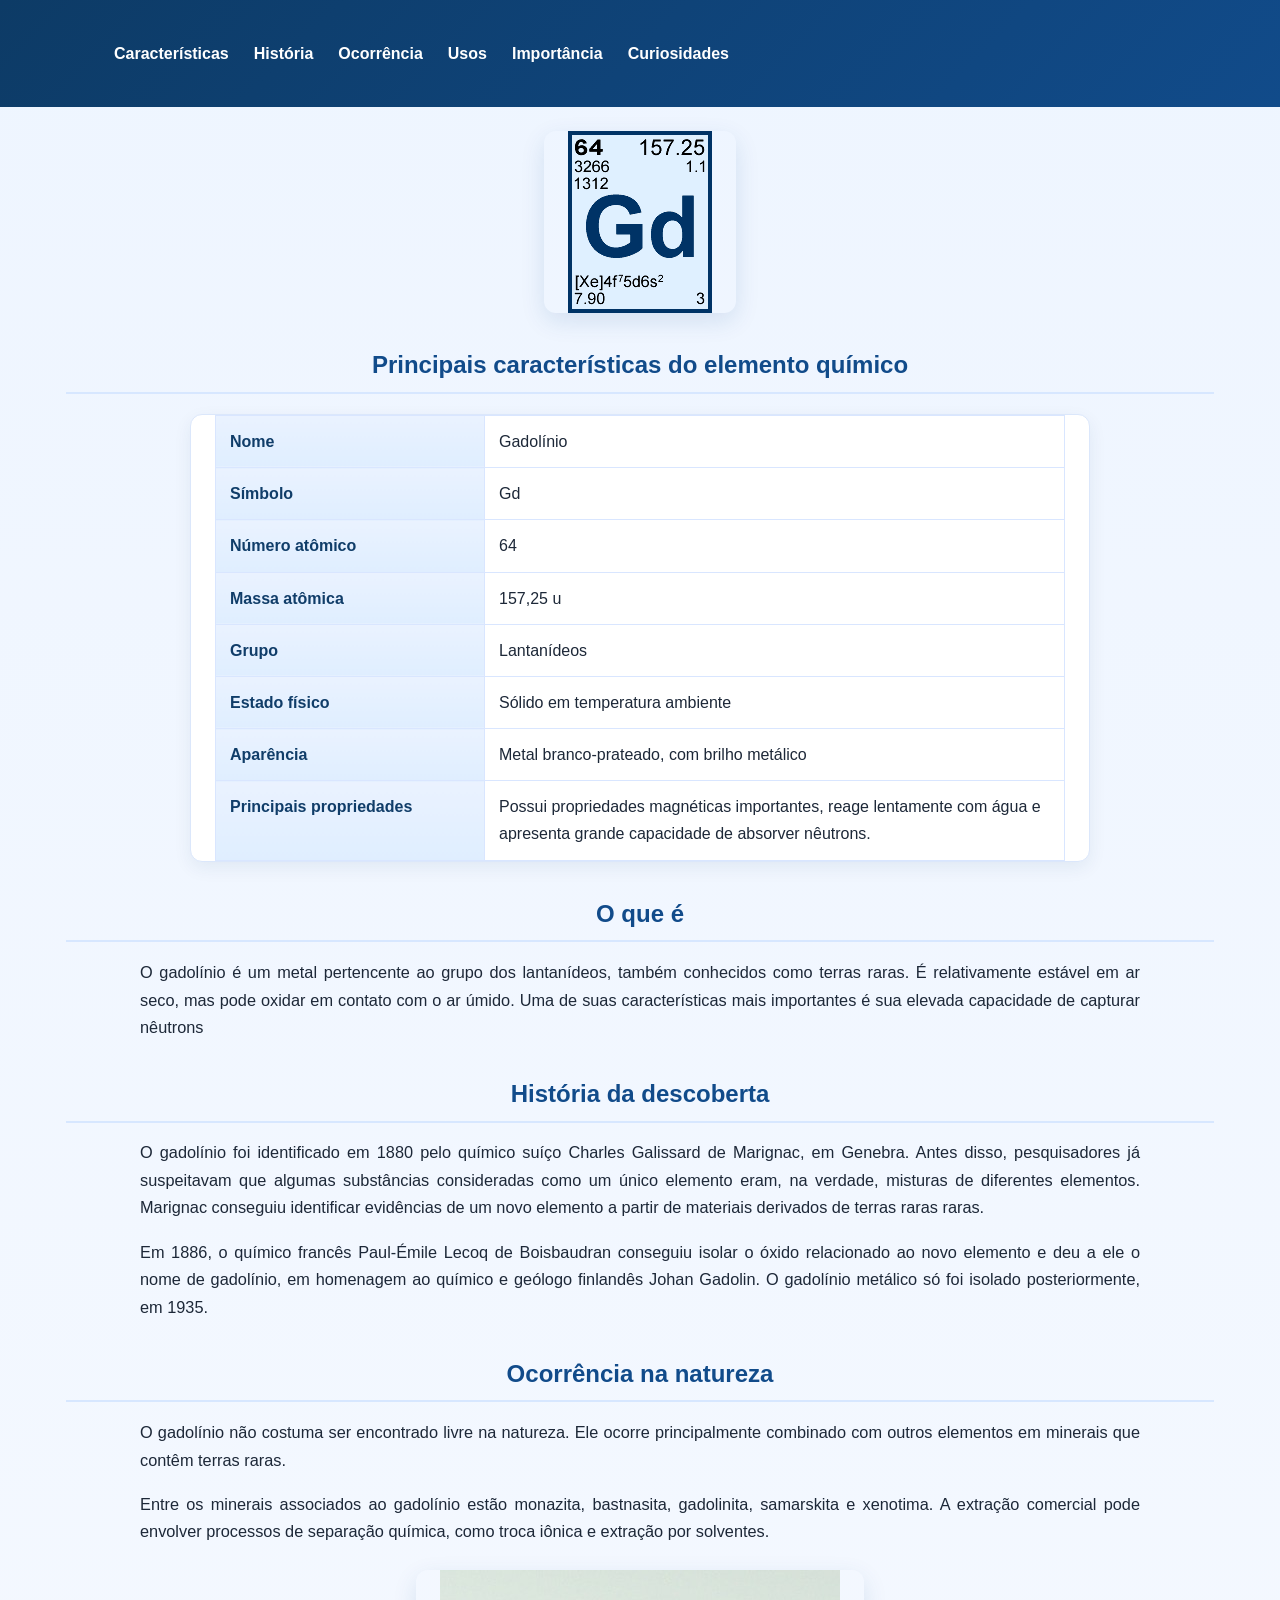
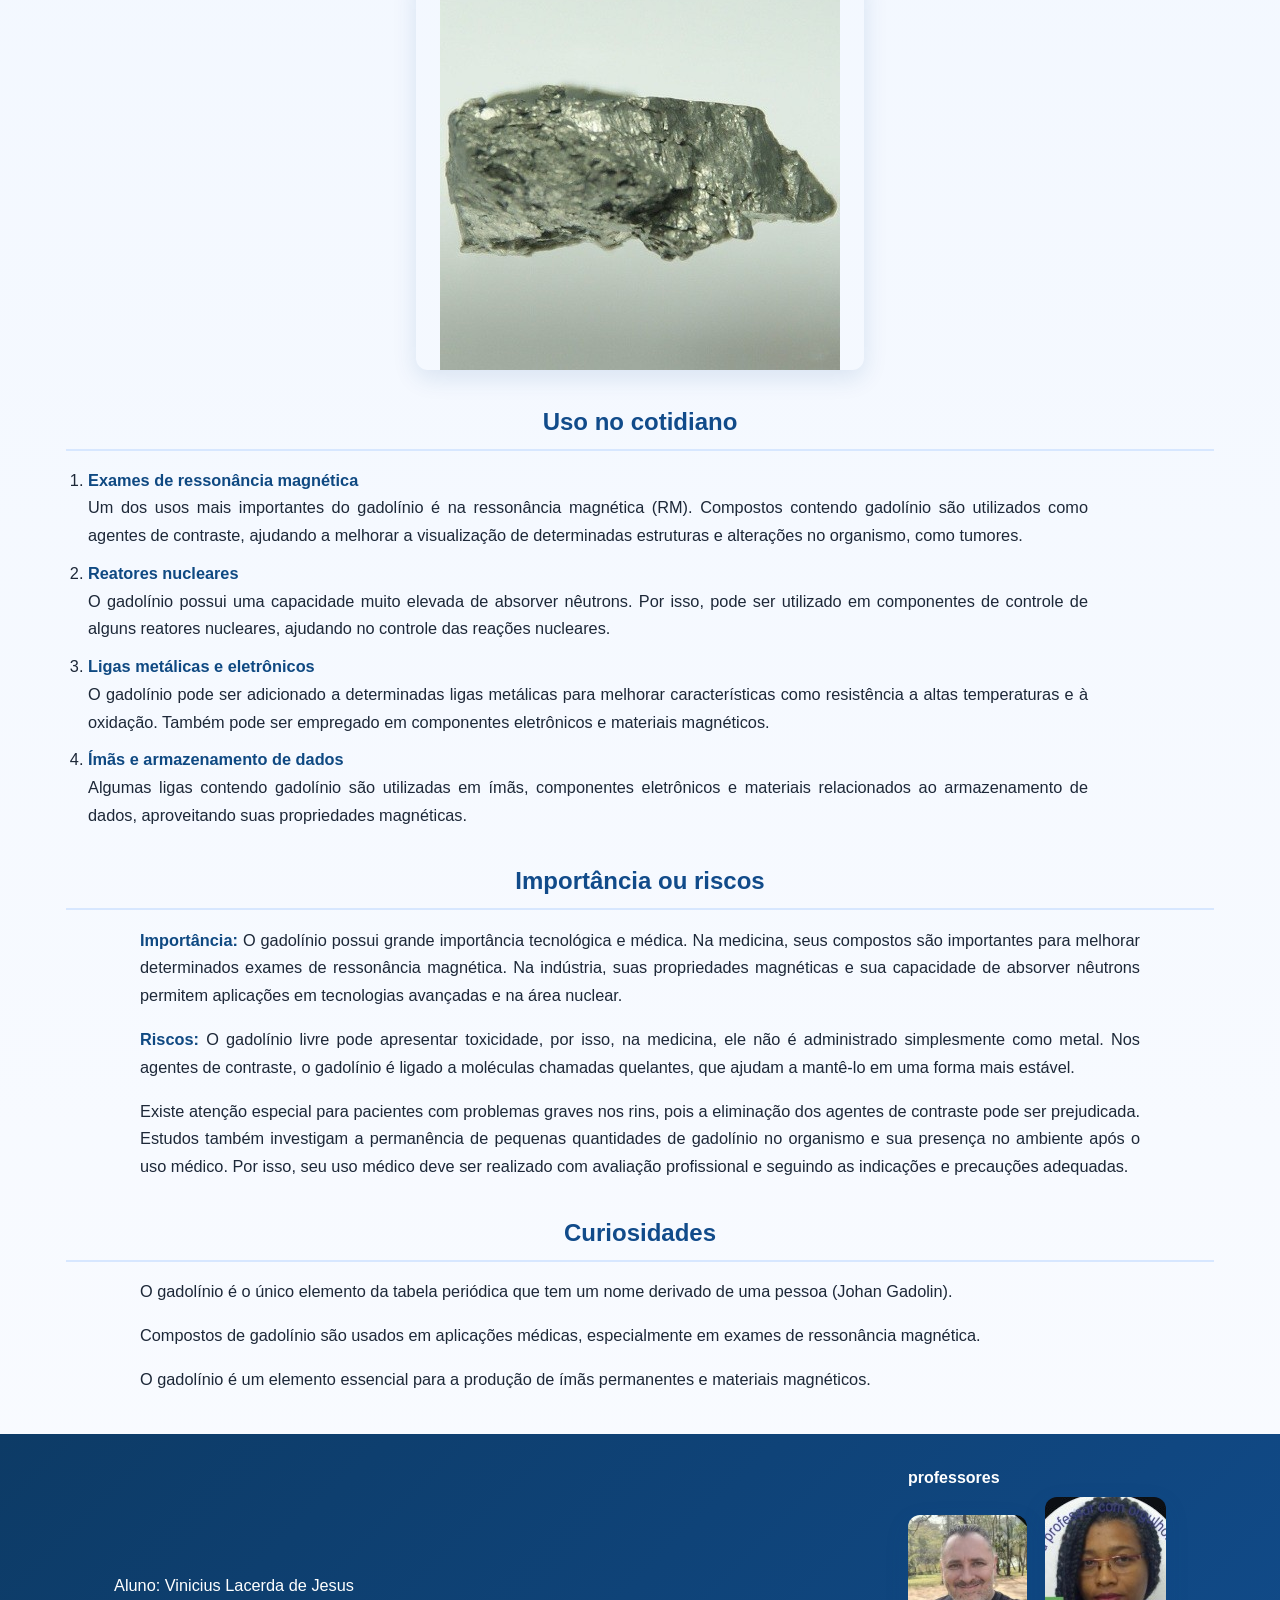
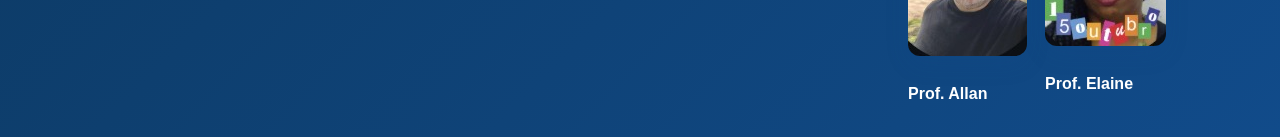
==== index.html @ 3e00bffd "Rename galdolínio.html to index.html" ====
<!DOCTYPE html>
<html lang="en">
<head>
    <meta charset="UTF-8">
    <meta name="viewport" content="width=device-width, initial-scale=1.0">
    <title>Gadolínio</title>
    <link rel="stylesheet" href="./css/style.css">
</head>
<body>

    <header>
        <div class="header-conteudo">
            <nav aria-label="Navegacao principal">
                <a href="#caracteristicas">Características</a>
                <a href="#historia">História</a>
                <a href="#ocorrencia">Ocorrência</a>
                <a href="#usos">Usos</a>
                <a href="#importancia">Importância</a>
                <a href="#Curiosidades">Curiosidades</a>
                
            </nav>
        </div>
    </header>

    <img src="img/Gadolínio-Tabela-Periódica.png" alt="Imagem da tabela periódica com o elemento Gadolínio">

    <h2 id="caracteristicas">Principais características do elemento químico</h2>
    <table >
        <tr>
            <th>Nome</th>
            <td>Gadolínio</td>
        </tr>
        <tr>
            <th>Símbolo</th>
            <td>Gd</td>
        </tr>
        <tr>
            <th>Número atômico</th>
            <td>64</td>
        </tr>
        <tr>
            <th>Massa atômica</th>
            <td>157,25 u</td>
        </tr>
        <tr>
            <th>Grupo</th>
            <td>Lantanídeos</td>
        </tr>
        <tr>
            <th>Estado físico</th>
            <td>Sólido em temperatura ambiente</td>
        </tr>
        <tr>
            <th>Aparência</th>
            <td>Metal branco-prateado, com brilho metálico</td>
        </tr>
        <tr>
            <th>Principais propriedades</th>
            <td>Possui propriedades magnéticas importantes, reage lentamente com água e apresenta grande capacidade de absorver nêutrons.</td>
        </tr>
    </table>

    <h2>O que é</h2>
        <p>O gadolínio é um metal pertencente ao grupo dos lantanídeos, também conhecidos como terras raras. É relativamente estável em ar seco, mas pode oxidar em contato com o ar úmido. Uma de suas características mais importantes é sua elevada capacidade de capturar nêutrons</p>

    <h2 id="historia">História da descoberta </h2>
        <p>O gadolínio foi identificado em 1880 pelo químico suíço Charles Galissard de Marignac, em Genebra. Antes disso, pesquisadores já suspeitavam que algumas substâncias consideradas como um único elemento eram, na verdade, misturas de diferentes elementos. Marignac conseguiu identificar evidências de um novo elemento a partir de materiais derivados de terras raras raras. </p>
        <p>Em 1886, o químico francês Paul-Émile Lecoq de Boisbaudran conseguiu isolar o óxido relacionado ao novo elemento e deu a ele o nome de gadolínio, em homenagem ao químico e geólogo finlandês Johan Gadolin. O gadolínio metálico só foi isolado posteriormente, em 1935. </p>

    <h2 id="ocorrencia">Ocorrência na natureza </h2>
        <p>O gadolínio não costuma ser encontrado livre na natureza. Ele ocorre principalmente combinado com outros elementos em minerais que contêm terras raras.</p>
        <p>Entre os minerais associados ao gadolínio estão monazita, bastnasita, gadolinita, samarskita e xenotima. A extração comercial pode envolver processos de separação química, como troca iônica e extração por solventes. </p>
        <img src="img/gadolinio.jpg" alt="">

    <h2 id="usos">Uso no cotidiano </h2>
    <ol>
        <li><b>Exames de ressonância magnética </b><br/>Um dos usos mais importantes do gadolínio é na ressonância magnética (RM). Compostos contendo gadolínio são utilizados como agentes de contraste, ajudando a melhorar a visualização de determinadas estruturas e alterações no organismo, como tumores. </li>
        <li><b>Reatores nucleares </b><br/>O gadolínio possui uma capacidade muito elevada de absorver nêutrons. Por isso, pode ser utilizado em componentes de controle de alguns reatores nucleares, ajudando no controle das reações nucleares. </li>
        <li><b>Ligas metálicas e eletrônicos</b><br/>O gadolínio pode ser adicionado a determinadas ligas metálicas para melhorar características como resistência a altas temperaturas e à oxidação. Também pode ser empregado em componentes eletrônicos e materiais magnéticos.</li>
        <li><b>Ímãs e armazenamento de dados </b><br/>Algumas ligas contendo gadolínio são utilizadas em ímãs, componentes eletrônicos e materiais relacionados ao armazenamento de dados, aproveitando suas propriedades magnéticas. </li>
    </ol>

    <h2 id="importancia">Importância ou riscos </h2>
        <p><b>Importância:</b> O gadolínio possui grande importância tecnológica e médica. Na medicina, seus compostos são importantes para melhorar determinados exames de ressonância magnética. Na indústria, suas propriedades magnéticas e sua capacidade de absorver nêutrons permitem aplicações em tecnologias avançadas e na área nuclear. </p>
        <p><b>Riscos:</b> O gadolínio livre pode apresentar toxicidade, por isso, na medicina, ele não é administrado simplesmente como metal. Nos agentes de contraste, o gadolínio é ligado a moléculas chamadas quelantes, que ajudam a mantê-lo em uma forma mais estável. </p>
        <p>Existe atenção especial para pacientes com problemas graves nos rins, pois a eliminação dos agentes de contraste pode ser prejudicada. Estudos também investigam a permanência de pequenas quantidades de gadolínio no organismo e sua presença no ambiente após o uso médico. Por isso, seu uso médico deve ser realizado com avaliação profissional e seguindo as indicações e precauções adequadas. </p>

    <h2 id="Curiosidades">Curiosidades </h2>
        <p>O gadolínio é o único elemento da tabela periódica que tem um nome derivado de uma pessoa (Johan Gadolin).</p>
        <p>Compostos de gadolínio são usados em aplicações médicas, especialmente em exames de ressonância magnética.</p>
        <p>O gadolínio é um elemento essencial para a produção de ímãs permanentes e materiais magnéticos.</p>



    
    <footer>
        <div class="footer-conteudo">
            <p>Aluno: Vinicius Lacerda de Jesus</p>
            <div class="footer-professores">
                <div>
                    <label for="">professores</label>
                    <img src="img/allan.jpeg" alt="">
                    <span>Prof. Allan</span>
                </div>
                <div>
                    <img src="img/elaine.jpeg" alt="">
                    <span>Prof. Elaine</span>
                </div>
            </div>
        </div>
    </footer>
</body>
</html>
---- css/style.css ----
body {
    font-family: Arial, sans-serif;
    margin: 0;
    background: linear-gradient(180deg, #eef5ff 0%, #f9fbff 100%);
    color: #1d2838;
    line-height: 1.7;
    align-items: center;
    text-align: justify;
}

body > * {
    max-width: 1100px;
    margin-left: auto;
    margin-right: auto;
    padding-left: 24px;
    padding-right: 24px;
}

header,
footer {
    max-width: none;
    margin: 0;
    padding-left: 0;
    padding-right: 0;
}

#titulo {
    text-align: center;
    color: #0d3b66;
    font-size: 2.5rem;
    margin-top: 40px;
    margin-bottom: 20px;
    letter-spacing: 1px;
}

h2 {
    color: #114b8a;
    margin-top: 32px;
    margin-bottom: 12px;
    padding-bottom: 6px;
    border-bottom: 2px solid #d7e7ff;
    text-align: center;
}

img {
    max-width: 100%;
    height: auto;
    display: block;
    margin: 24px auto;
    border-radius: 12px;
    box-shadow: 0 8px 24px rgba(17, 75, 138, 0.12);
}

table {
    display: block;
    margin: 20px auto;
    border-collapse: collapse;
    width: 100%;
    max-width: 900px;
    background: #ffffff;
    border: 1px solid #dbe7fb;
    border-radius: 12px;
    overflow: hidden;
    box-shadow: 0 6px 18px rgba(13, 59, 102, 0.07);
}

th, td {
    border: 1px solid #d9e6ff;
    padding: 12px 14px;
    text-align: left;
    vertical-align: top;
}

th {
    background: linear-gradient(180deg, #eaf2ff 0%, #dfeeff 100%);
    width: 240px;
    color: #103d69;
    font-weight: bold;
}

p, li {
    max-width: 1000px;
    font-size: 1.02rem;
}

ol {
    padding-left: 20px;
}

li {
    margin-bottom: 10px;
}

b {
    color: #0f4982;
}
footer{
    margin-top: 10px;
    background-color:#0f4982;
    margin: 0px, 0px;
}
header {
    width: 100%;
    min-height: 100%;
    padding: 20px 0;
    box-sizing: border-box;
    display: flex;
    align-items: center;
    justify-content: space-between;
    gap: 50px;

    background: linear-gradient(135deg, #0d3b66, #114b8a);
}

.header-conteudo {
    width: 100%;
    max-width: 1100px;
    margin: 0 auto;
    padding: 20px 24px;
    box-sizing: border-box;

    display: flex;
    align-items: center;
    justify-content: space-between;
    gap: 30px;
}

header h1 {
    margin: 0;
    color: white;
    font-size: 1.8rem;
    letter-spacing: 1px;
}

header nav {
    display: flex;
    gap: 25px;
}

header nav a {
    color: white;
    text-decoration: none;
    font-weight: bold;
    transition: 0.3s;
}

header nav a:hover {
    color: #cfe3ff;
}

footer {
    width: 100%;
    max-width: none;
    box-sizing: border-box;

    margin: 40px 0 0 0;
    padding: 30px 0;

    background: linear-gradient(135deg, #0d3b66, #114b8a);
    color: white;
}

.footer-conteudo {
    max-width: 1100px;
    margin: 0 auto;
    padding: 0 24px;
    box-sizing: border-box;

    display: flex;
    align-items: center;
    justify-content: space-between;
    gap: 20px;
}

.footer-conteudo p {
    margin: 0;
    color: white;
}

.footer-professores {
    display: flex;
    align-items: center;
    gap: 18px;
    color: white;
    font-weight: bold;
}

.footer-conteudo nav {
    display: flex;
    gap: 20px;
}

.footer-conteudo a {
    color: white;
    text-decoration: none;
}

.footer-conteudo a:hover {
    color: #cfe3ff;
}

.professores{
    display: inline;
    border-radius: 20px;
}

@media (max-width: 600px) {
    body {
        margin: 0;
    }

    body > * {
        padding-left: 16px;
        padding-right: 16px;
    }

    h1 {
        font-size: 2rem;
    }

    th {
        width: 180px;
    }
    

    .header-conteudo {
        flex-direction: column;
        text-align: center;
        padding: 20px 16px;
    }

    header h1 {
        font-size: 1.6rem;
    }

    header nav {
        flex-wrap: wrap;
        justify-content: center;
        gap: 15px;
    }

    .footer-conteudo {
        flex-direction: column;
        text-align: center;
        padding: 25px 16px;
    }

    .footer-conteudo nav {
        justify-content: center;
        flex-wrap: wrap;
   
    }
}
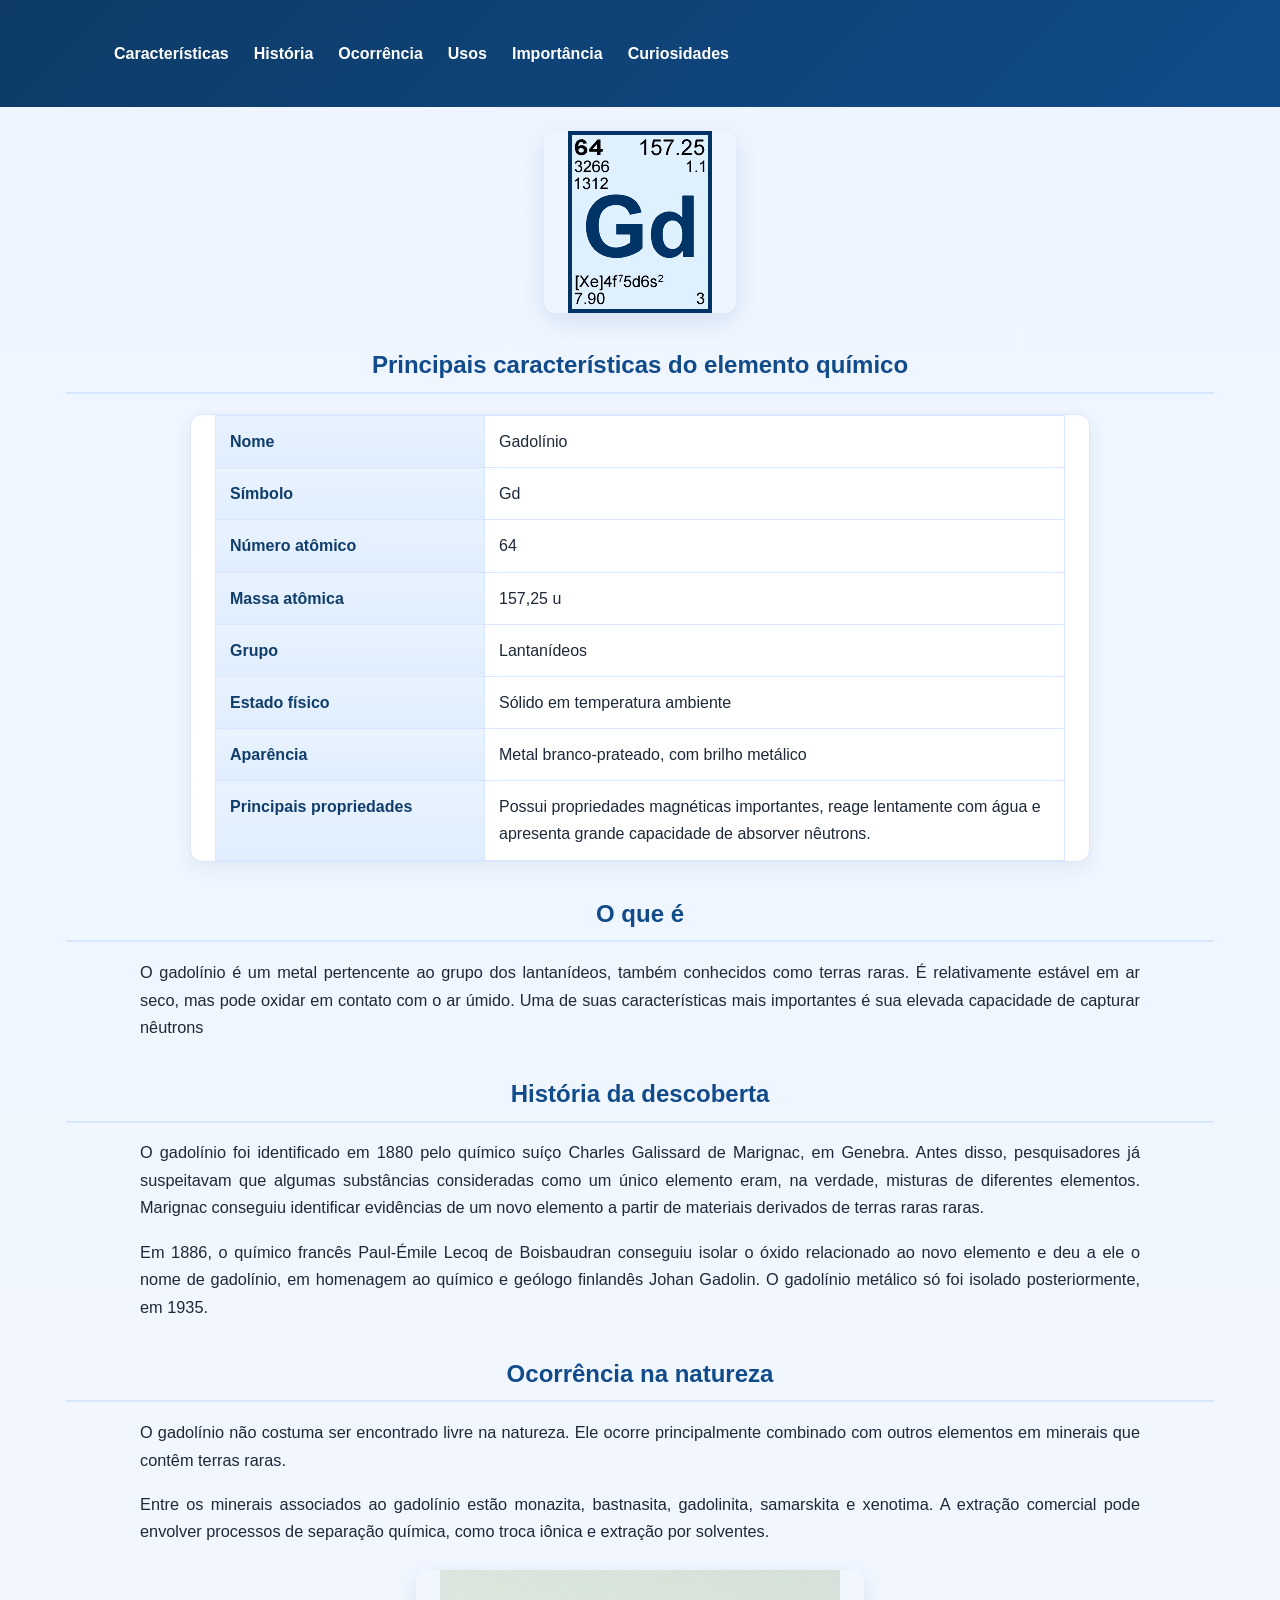
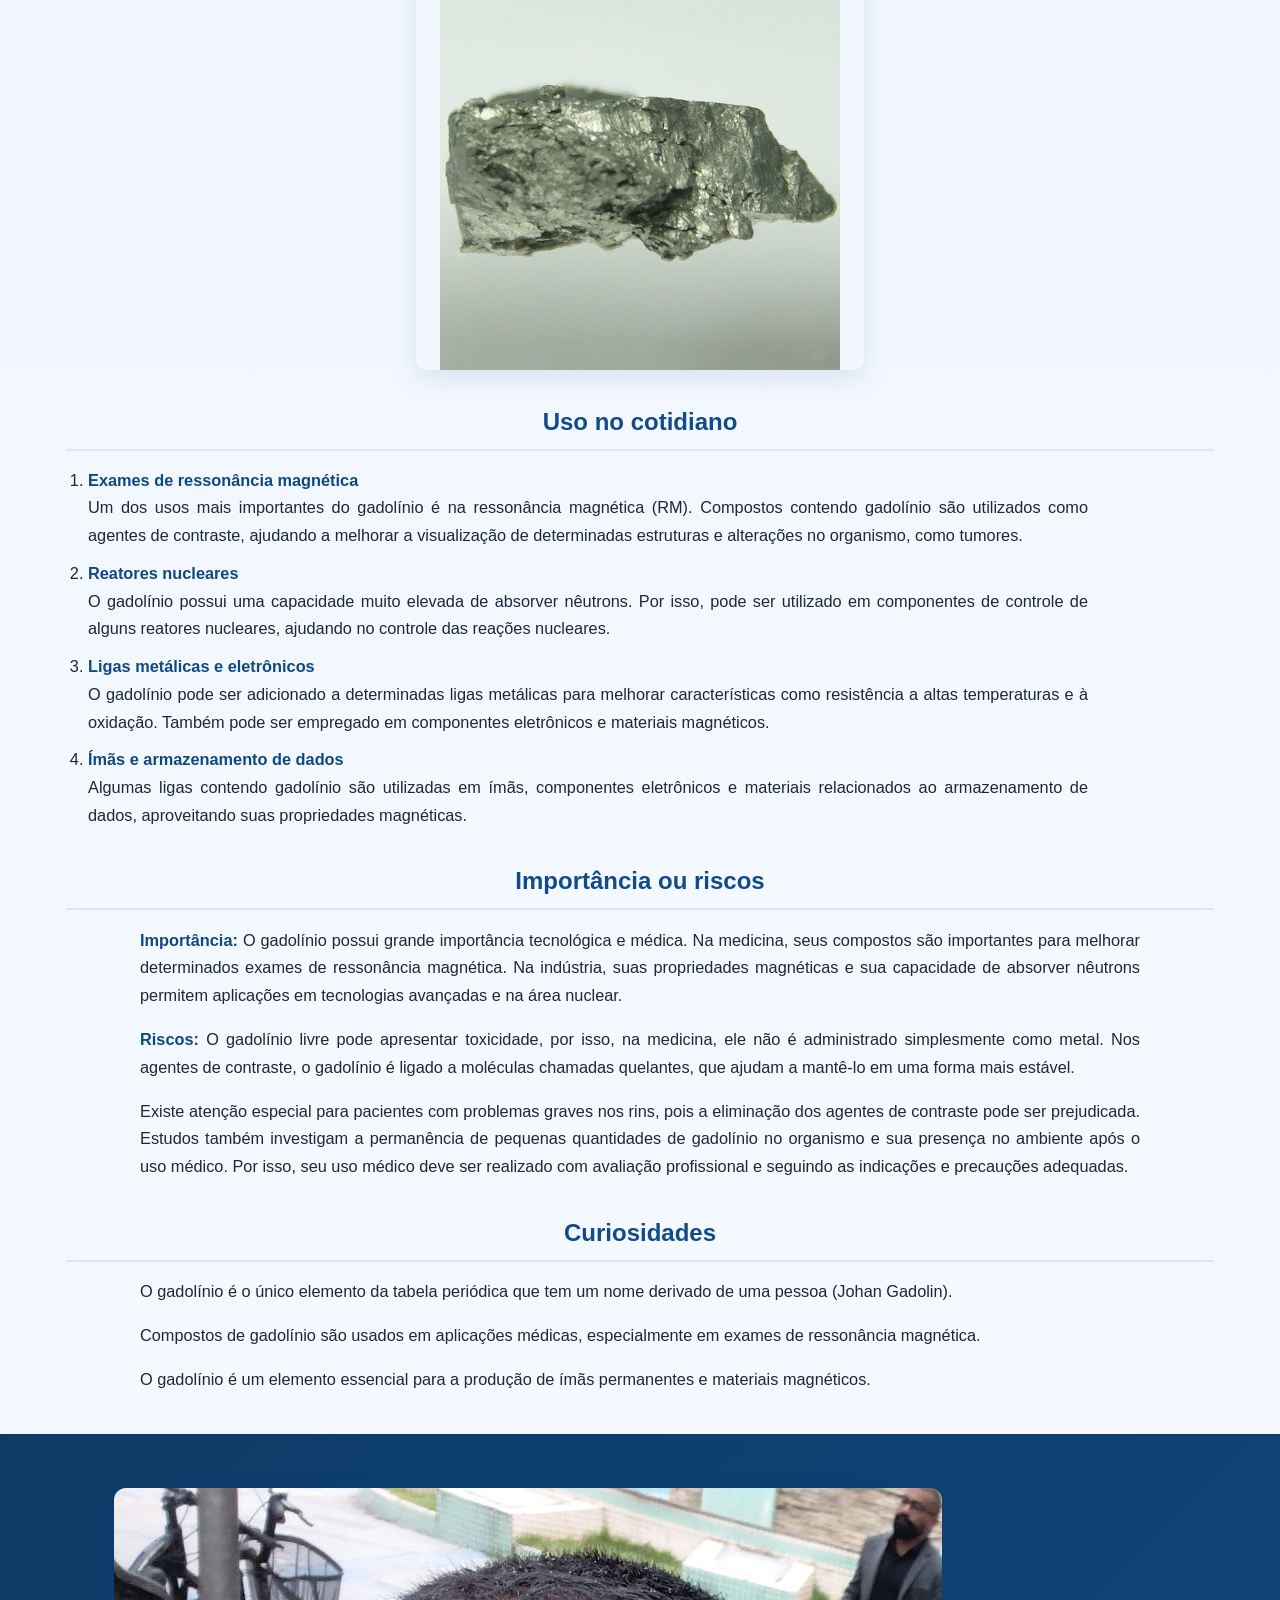
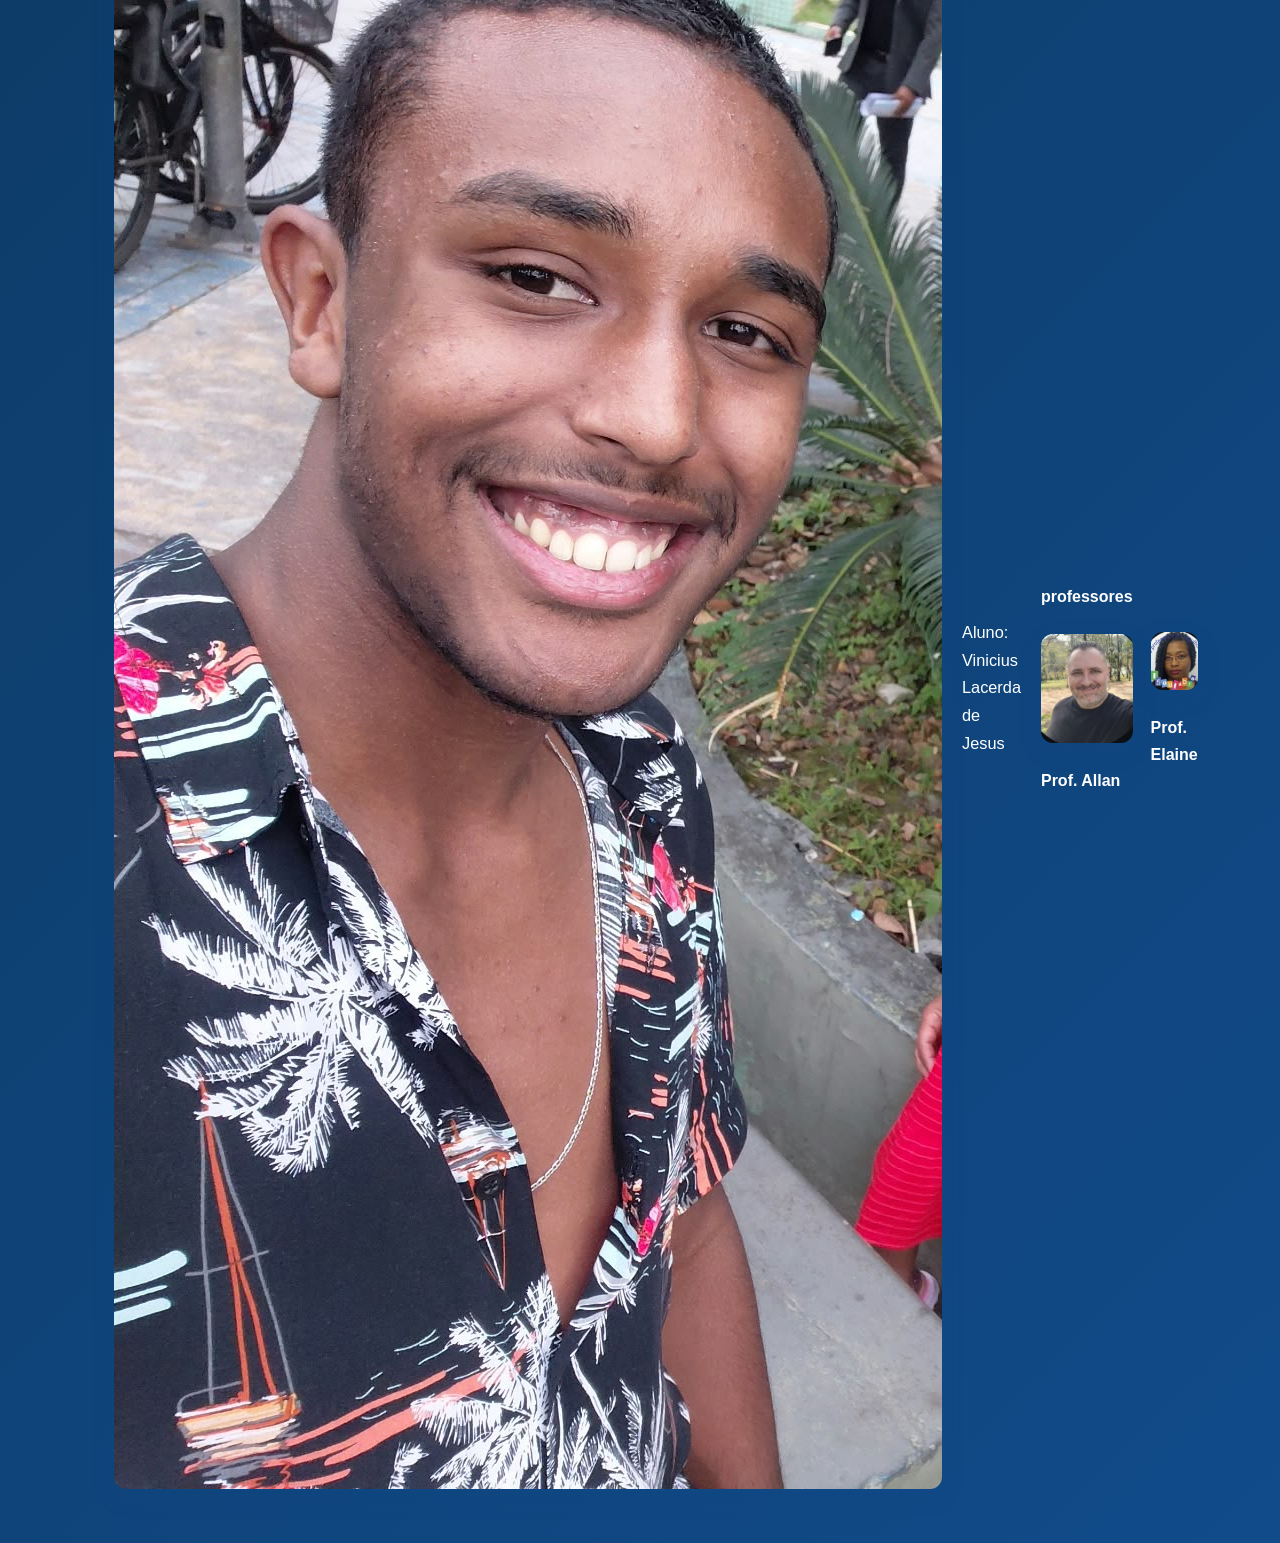
==== commit e6ccb780: "coloquei minha foto 6-10" ====
--- a/index.html
+++ b/index.html
@@ -95,6 +95,7 @@
     
     <footer>
         <div class="footer-conteudo">
+             <img src="img/eu.jpeg" alt="">
             <p>Aluno: Vinicius Lacerda de Jesus</p>
             <div class="footer-professores">
                 <div>
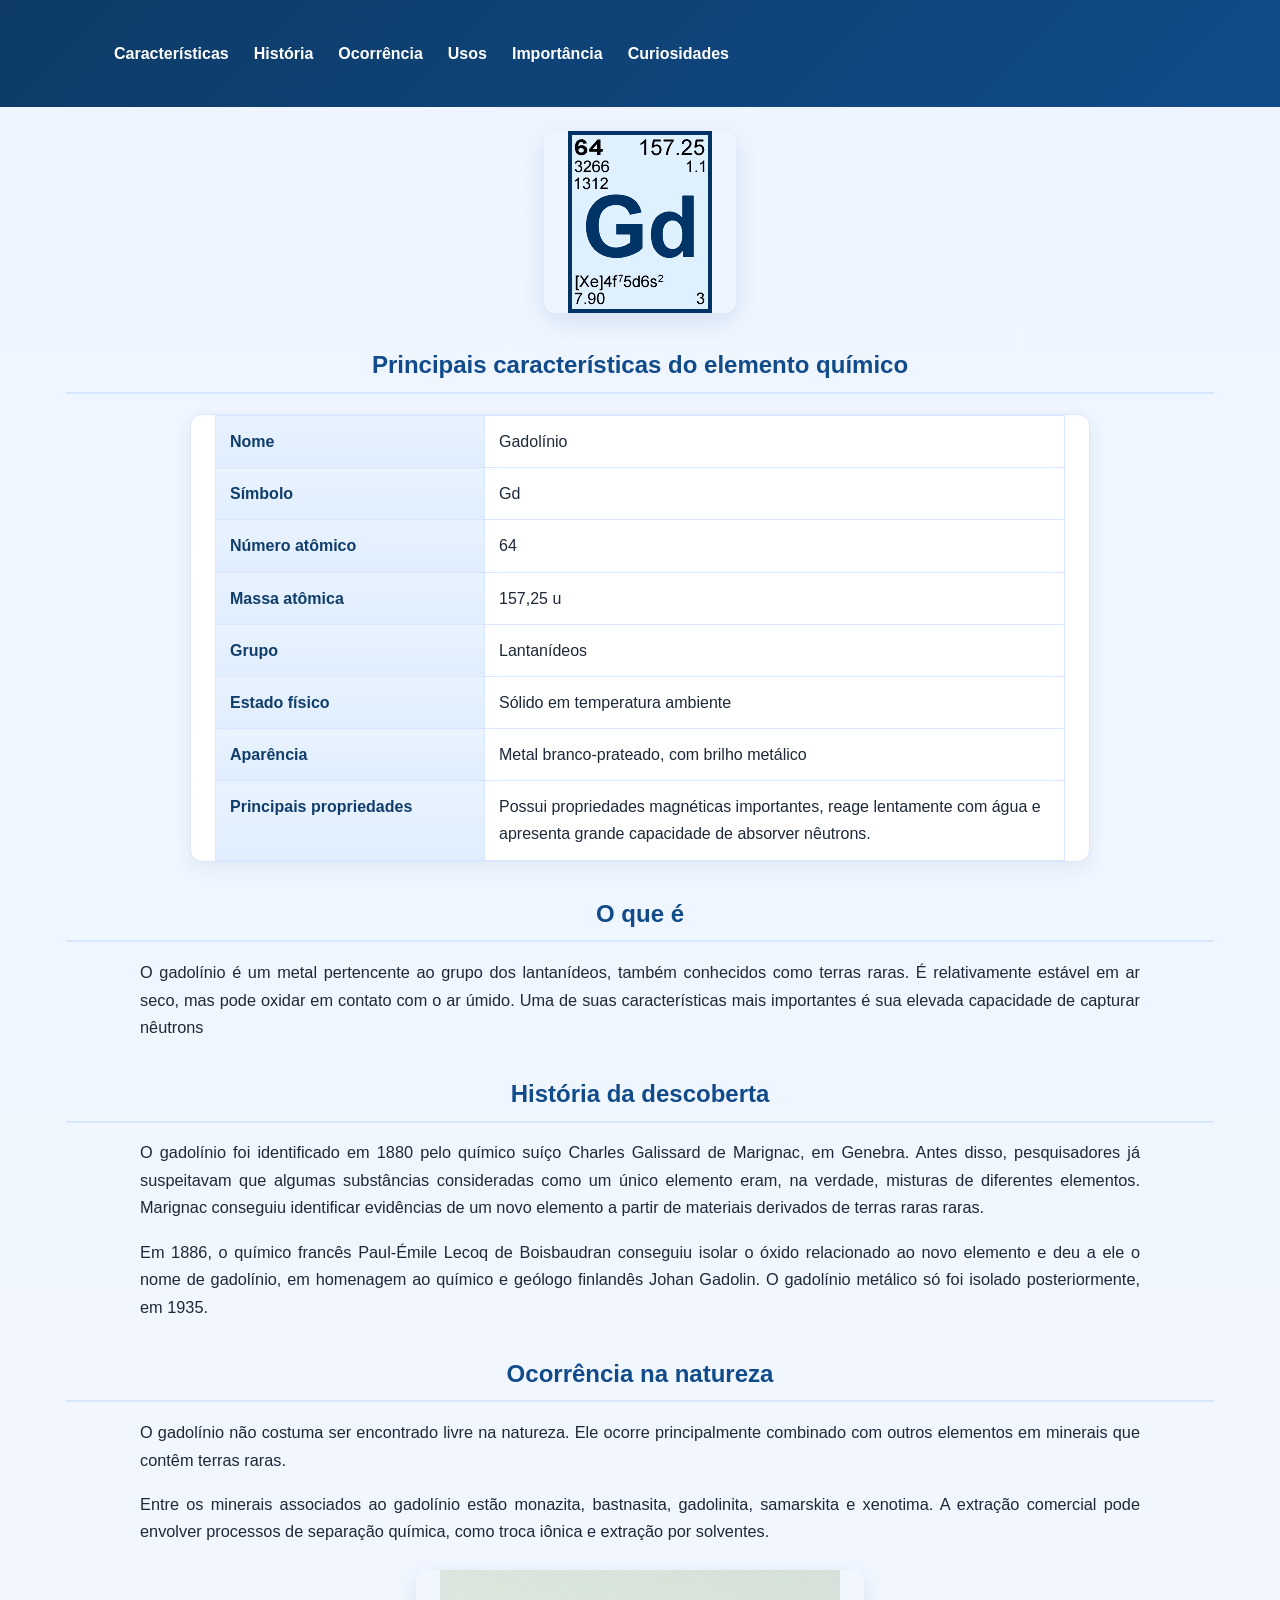
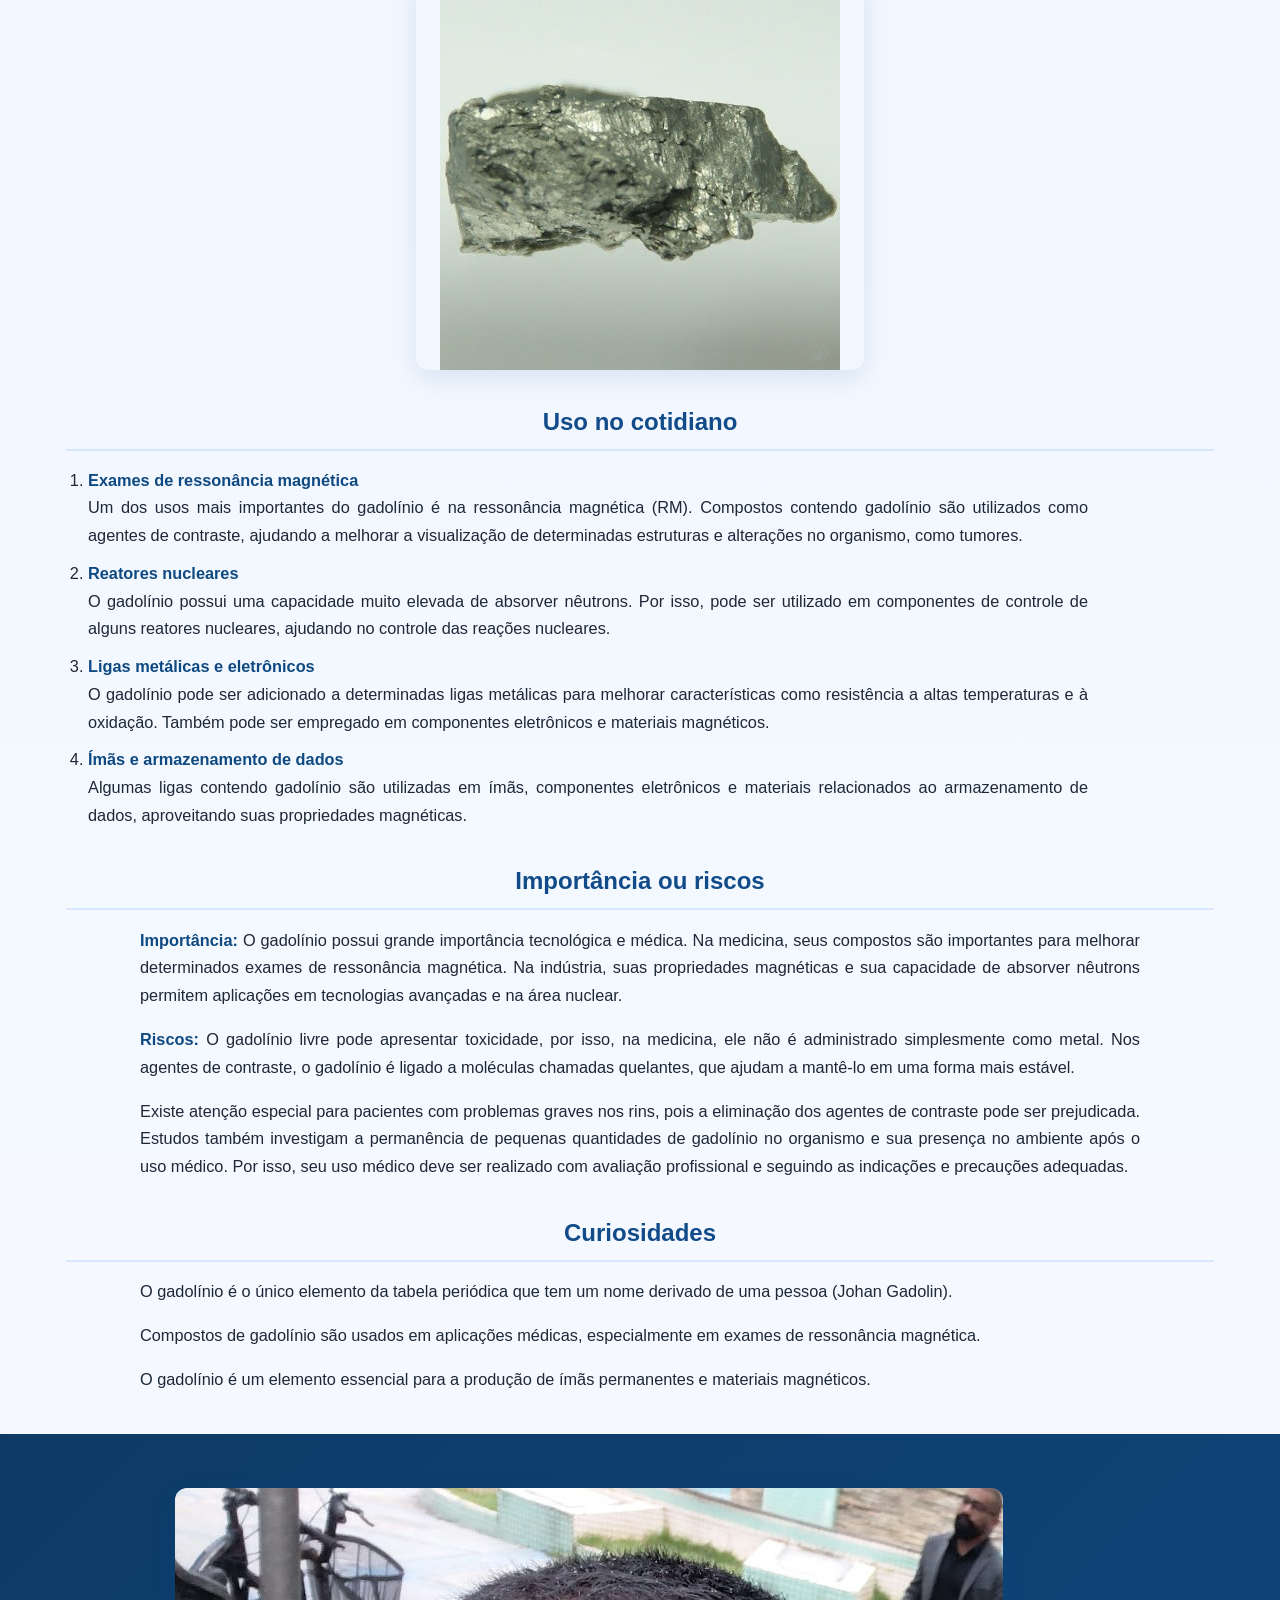
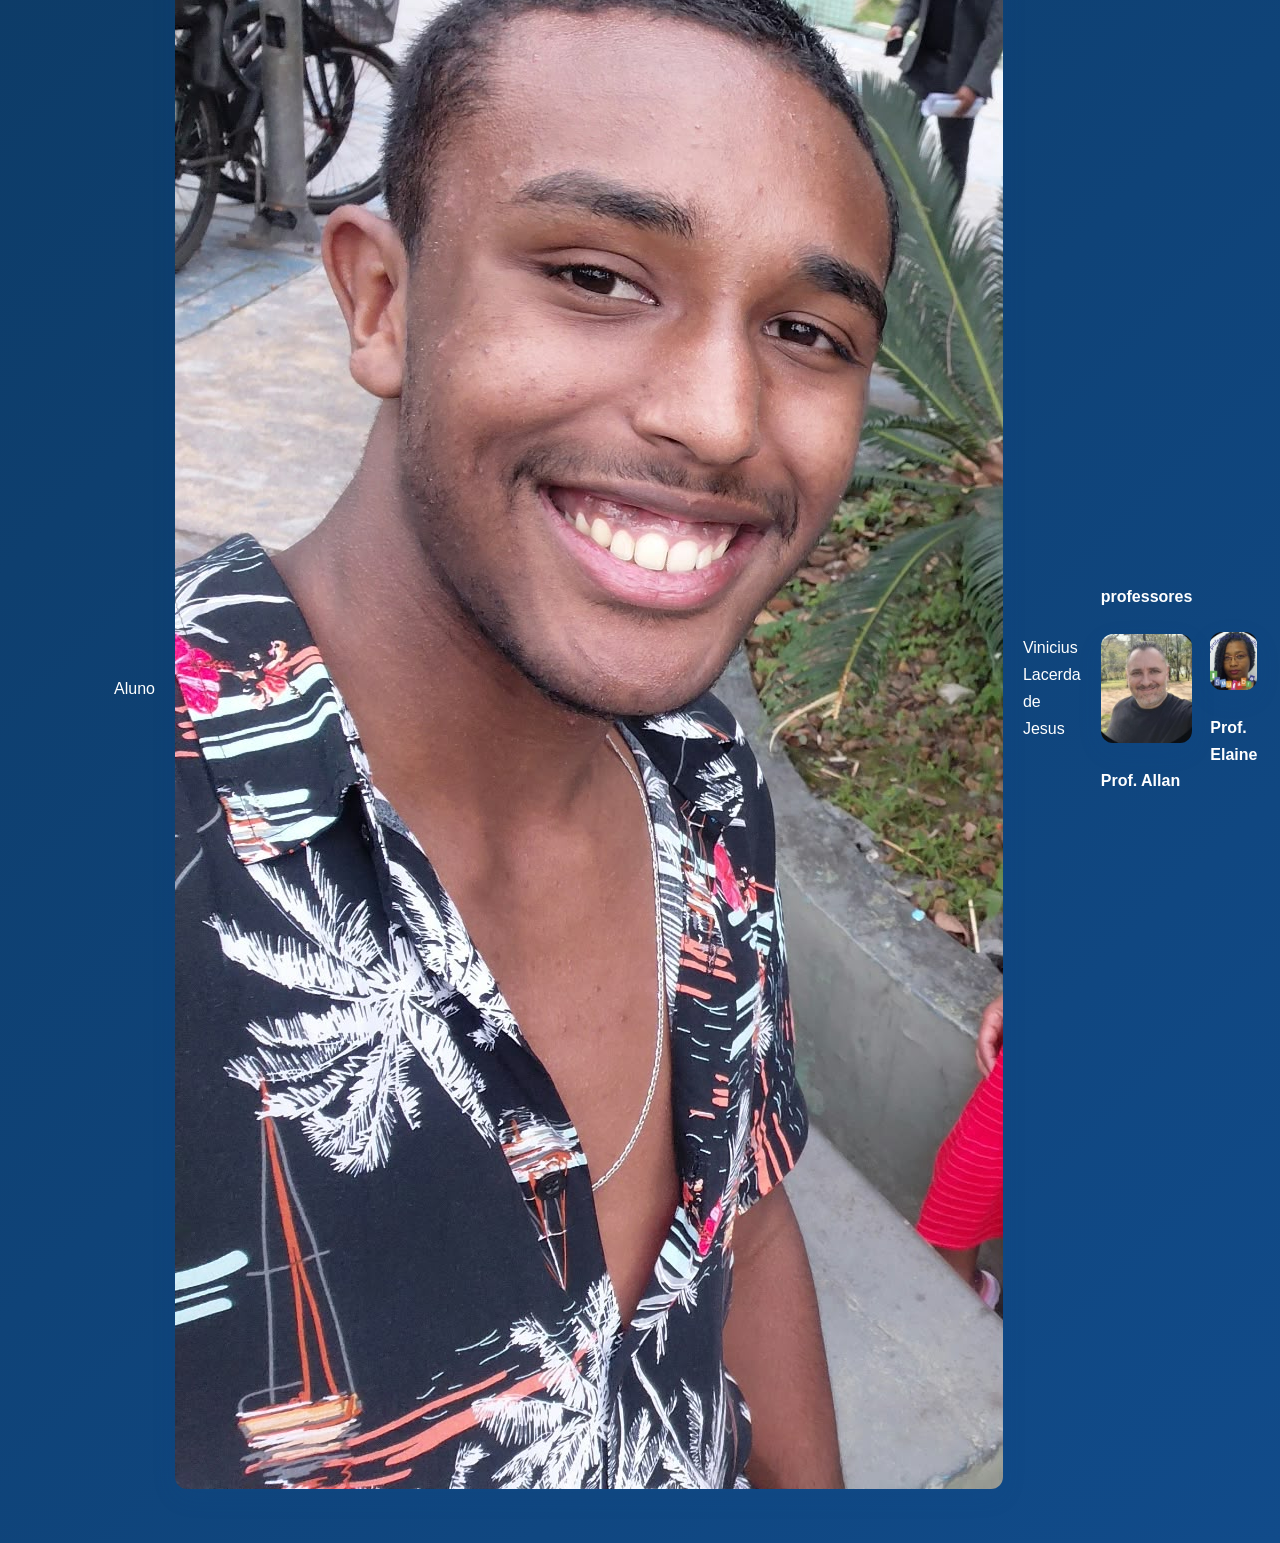
==== commit 33d5fc84: "tentando arrumar as imagens" ====
--- a/index.html
+++ b/index.html
@@ -95,16 +95,17 @@
     
     <footer>
         <div class="footer-conteudo">
-             <img src="img/eu.jpeg" alt="">
-            <p>Aluno: Vinicius Lacerda de Jesus</p>
+            <label for="">Aluno</label>
+             <img src="img/eu.jpeg" alt="" class="img-footer">
+            <span>Vinicius Lacerda de Jesus</span>
             <div class="footer-professores">
                 <div>
                     <label for="">professores</label>
-                    <img src="img/allan.jpeg" alt="">
+                    <img src="img/allan.jpeg" alt="" class="img-footer">
                     <span>Prof. Allan</span>
                 </div>
                 <div>
-                    <img src="img/elaine.jpeg" alt="">
+                    <img src="img/elaine.jpeg" alt="" class="img-footer">
                     <span>Prof. Elaine</span>
                 </div>
             </div>
--- a/css/style.css
+++ b/css/style.css
@@ -203,6 +203,9 @@
     display: inline;
     border-radius: 20px;
 }
+#eu{
+    width: 30px;
+}
 
 @media (max-width: 600px) {
     body {
@@ -250,4 +253,4 @@
         flex-wrap: wrap;
    
     }
-}+}
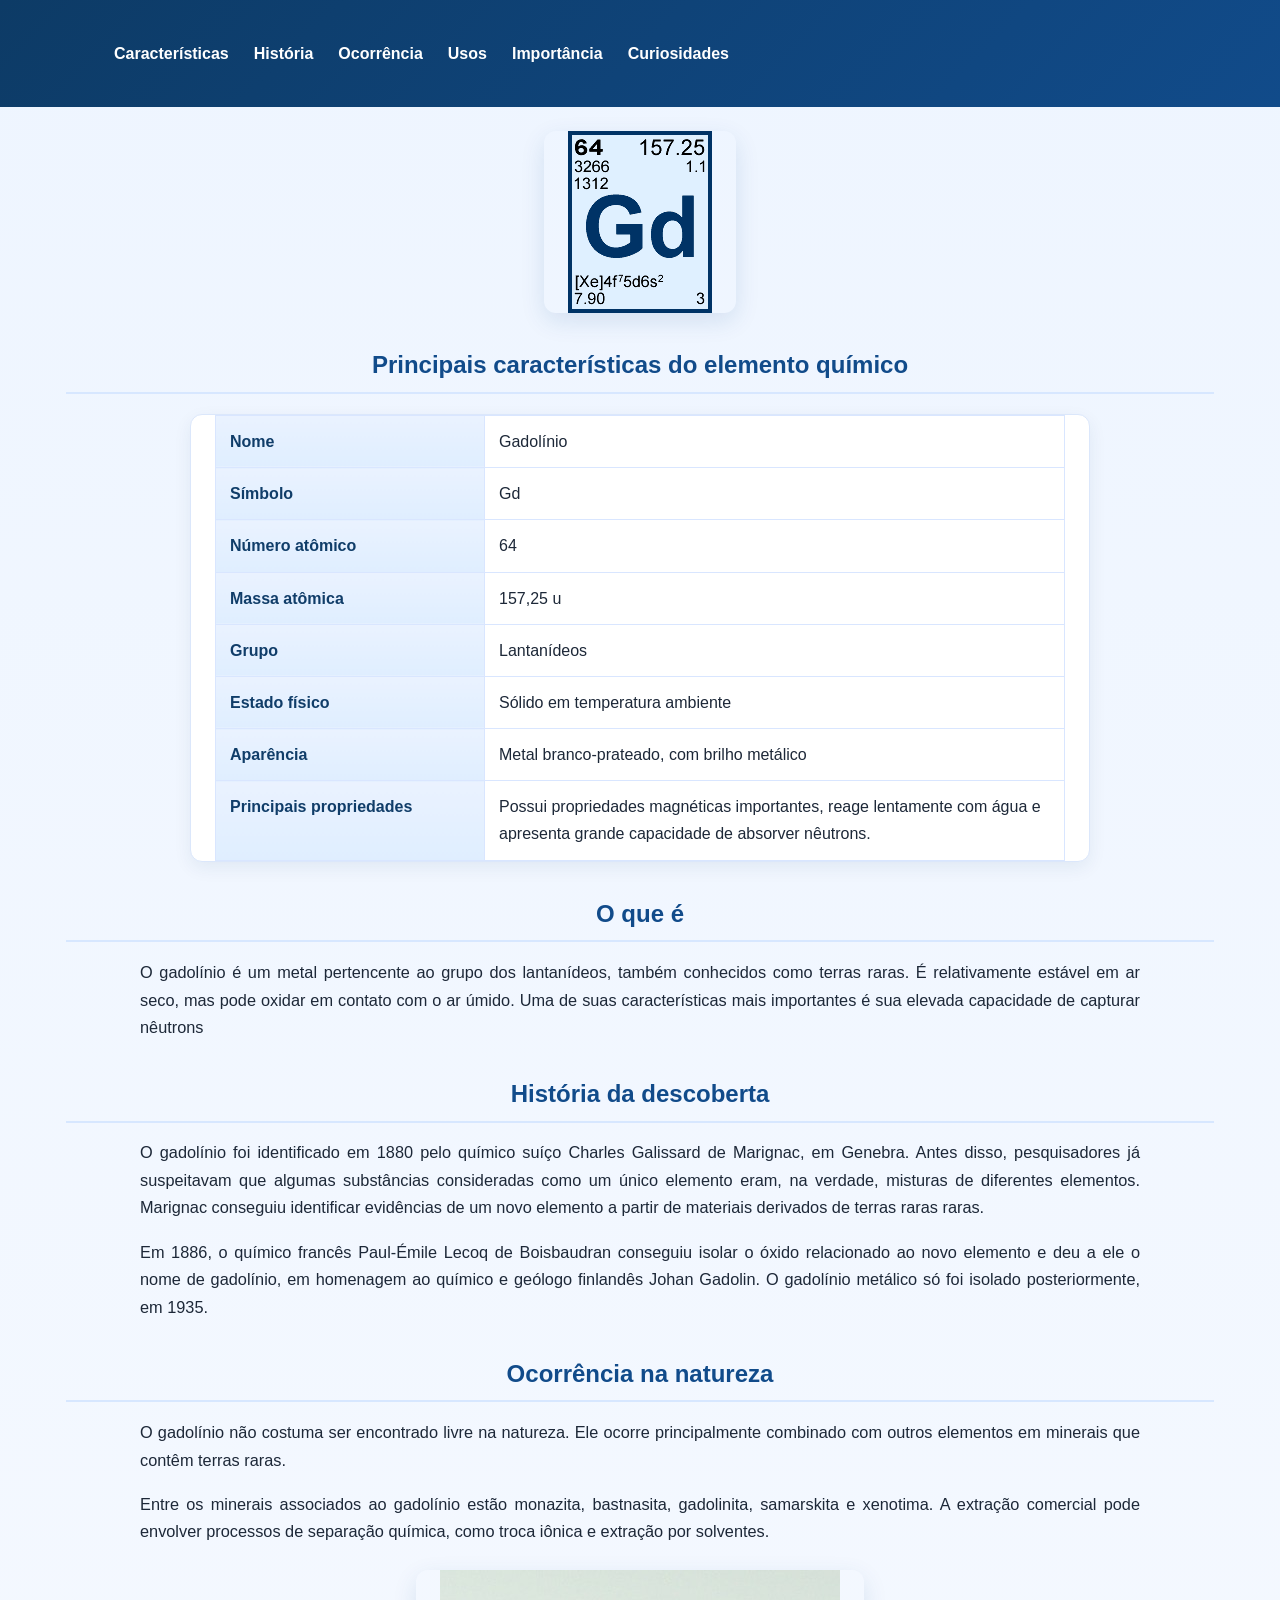
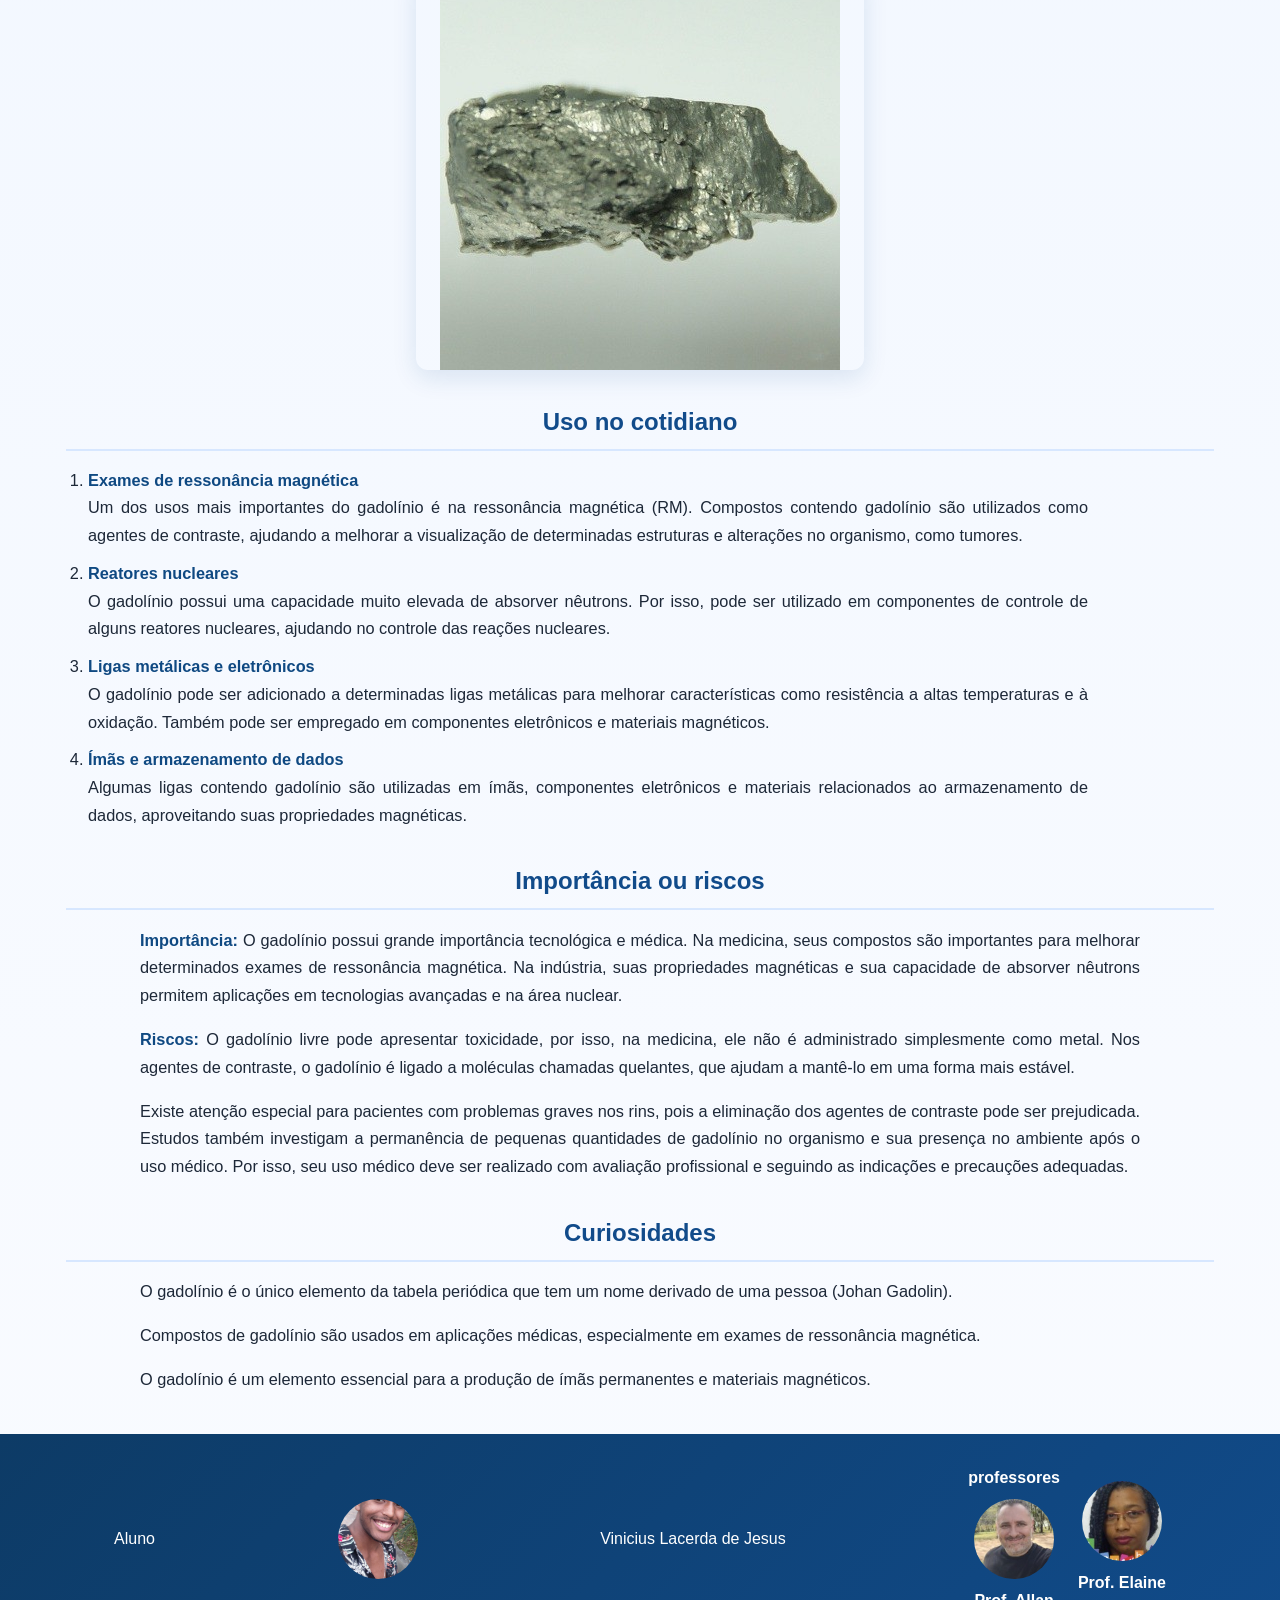
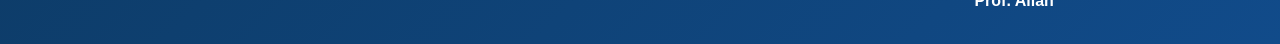
==== commit 58e614b7: "ainda tentando" ====
--- a/index.html
+++ b/index.html
@@ -70,7 +70,7 @@
     <h2 id="ocorrencia">Ocorrência na natureza </h2>
         <p>O gadolínio não costuma ser encontrado livre na natureza. Ele ocorre principalmente combinado com outros elementos em minerais que contêm terras raras.</p>
         <p>Entre os minerais associados ao gadolínio estão monazita, bastnasita, gadolinita, samarskita e xenotima. A extração comercial pode envolver processos de separação química, como troca iônica e extração por solventes. </p>
-        <img src="img/gadolinio.jpg" alt="">
+        <img src="img/gadolinio.jpg" alt="Mineral de gadolínio">
 
     <h2 id="usos">Uso no cotidiano </h2>
     <ol>
--- a/css/style.css
+++ b/css/style.css
@@ -51,6 +51,17 @@
     box-shadow: 0 8px 24px rgba(17, 75, 138, 0.12);
 }
 
+.footer-conteudo img {
+    width: 80px;
+    height: 80px;
+    object-fit: cover;
+    border-radius: 50%;
+    display: block;
+    margin: 0;
+    box-shadow: none;
+    flex-shrink: 0;
+}
+
 table {
     display: block;
     margin: 20px auto;
@@ -203,8 +214,23 @@
     display: inline;
     border-radius: 20px;
 }
-#eu{
-    width: 30px;
+.footer-conteudo img {
+    width: 80px;
+    height: 80px;
+    object-fit: cover;
+    border-radius: 50%;
+    display: block;
+    margin: 0;
+    box-shadow: none;
+    flex-shrink: 0;
+}
+
+
+.footer-professores > div {
+    display: flex;
+    flex-direction: column;
+    align-items: center;
+    gap: 8px;
 }
 
 @media (max-width: 600px) {
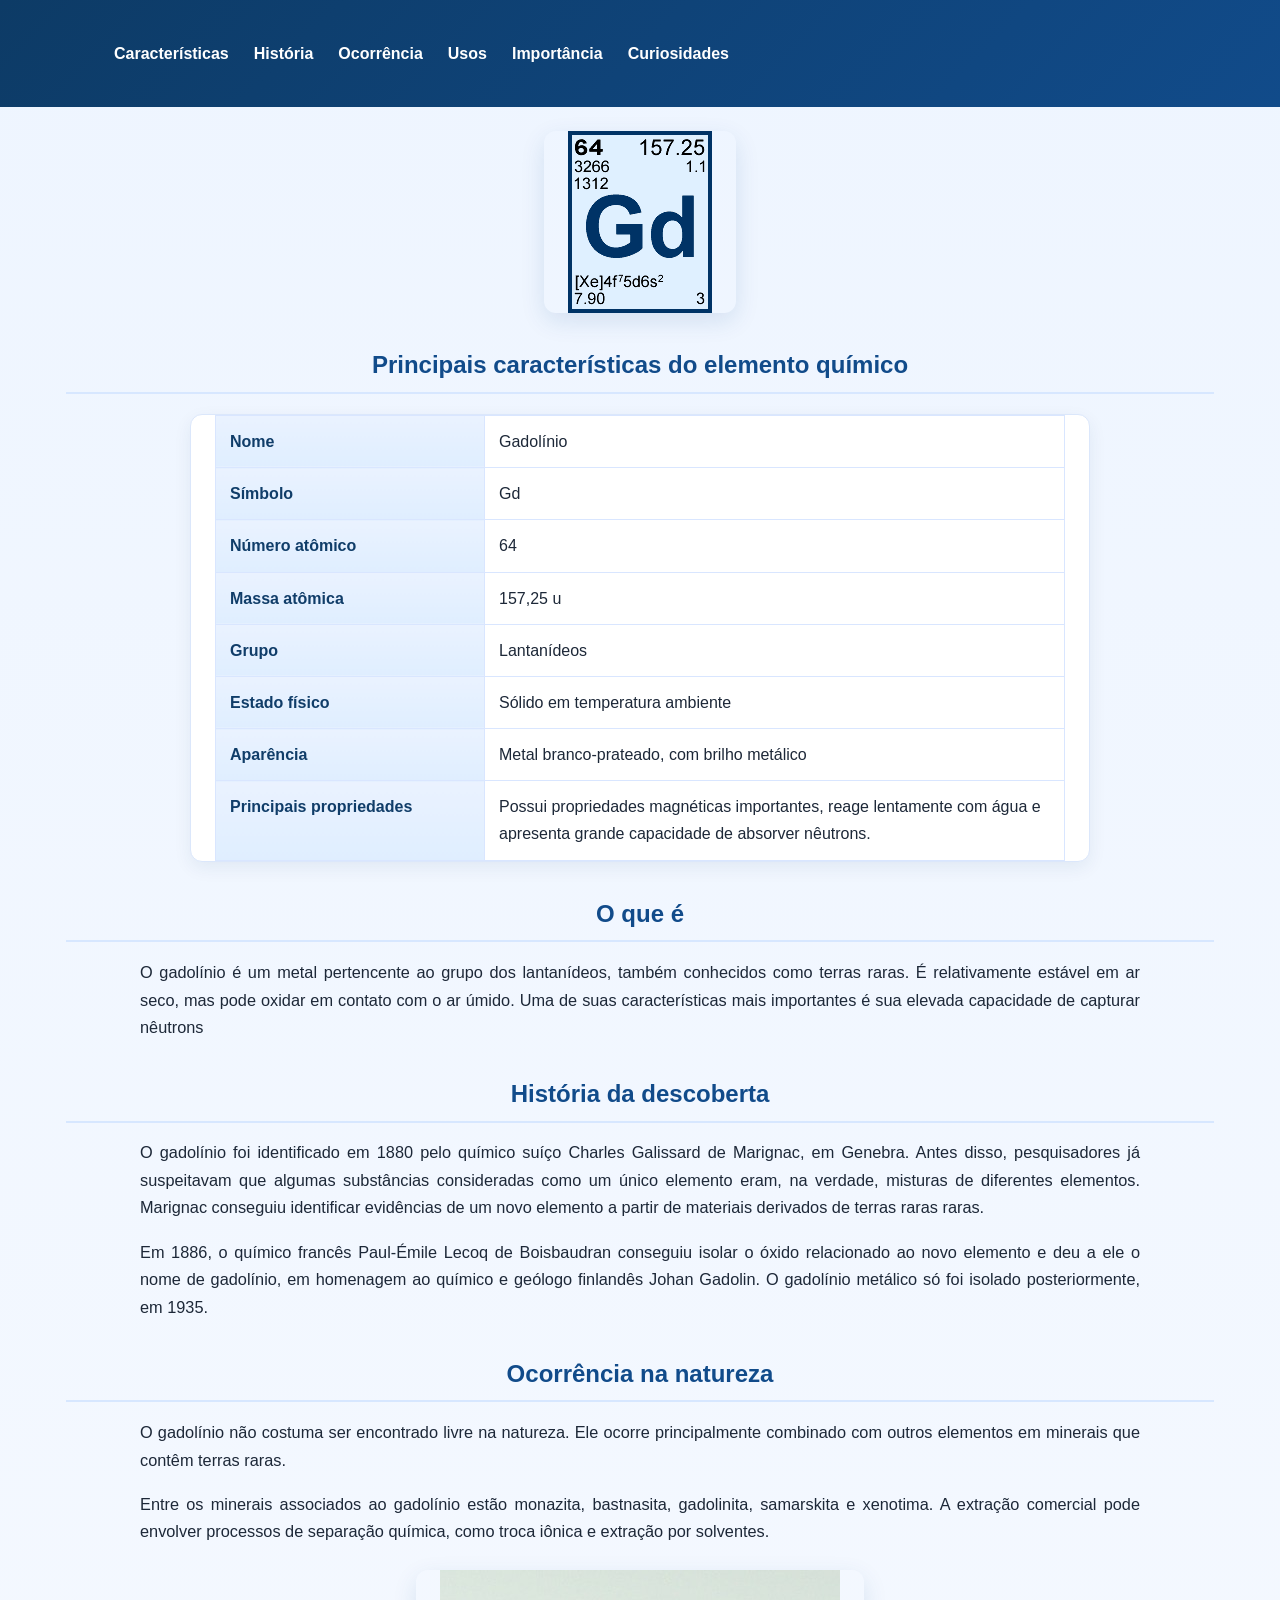
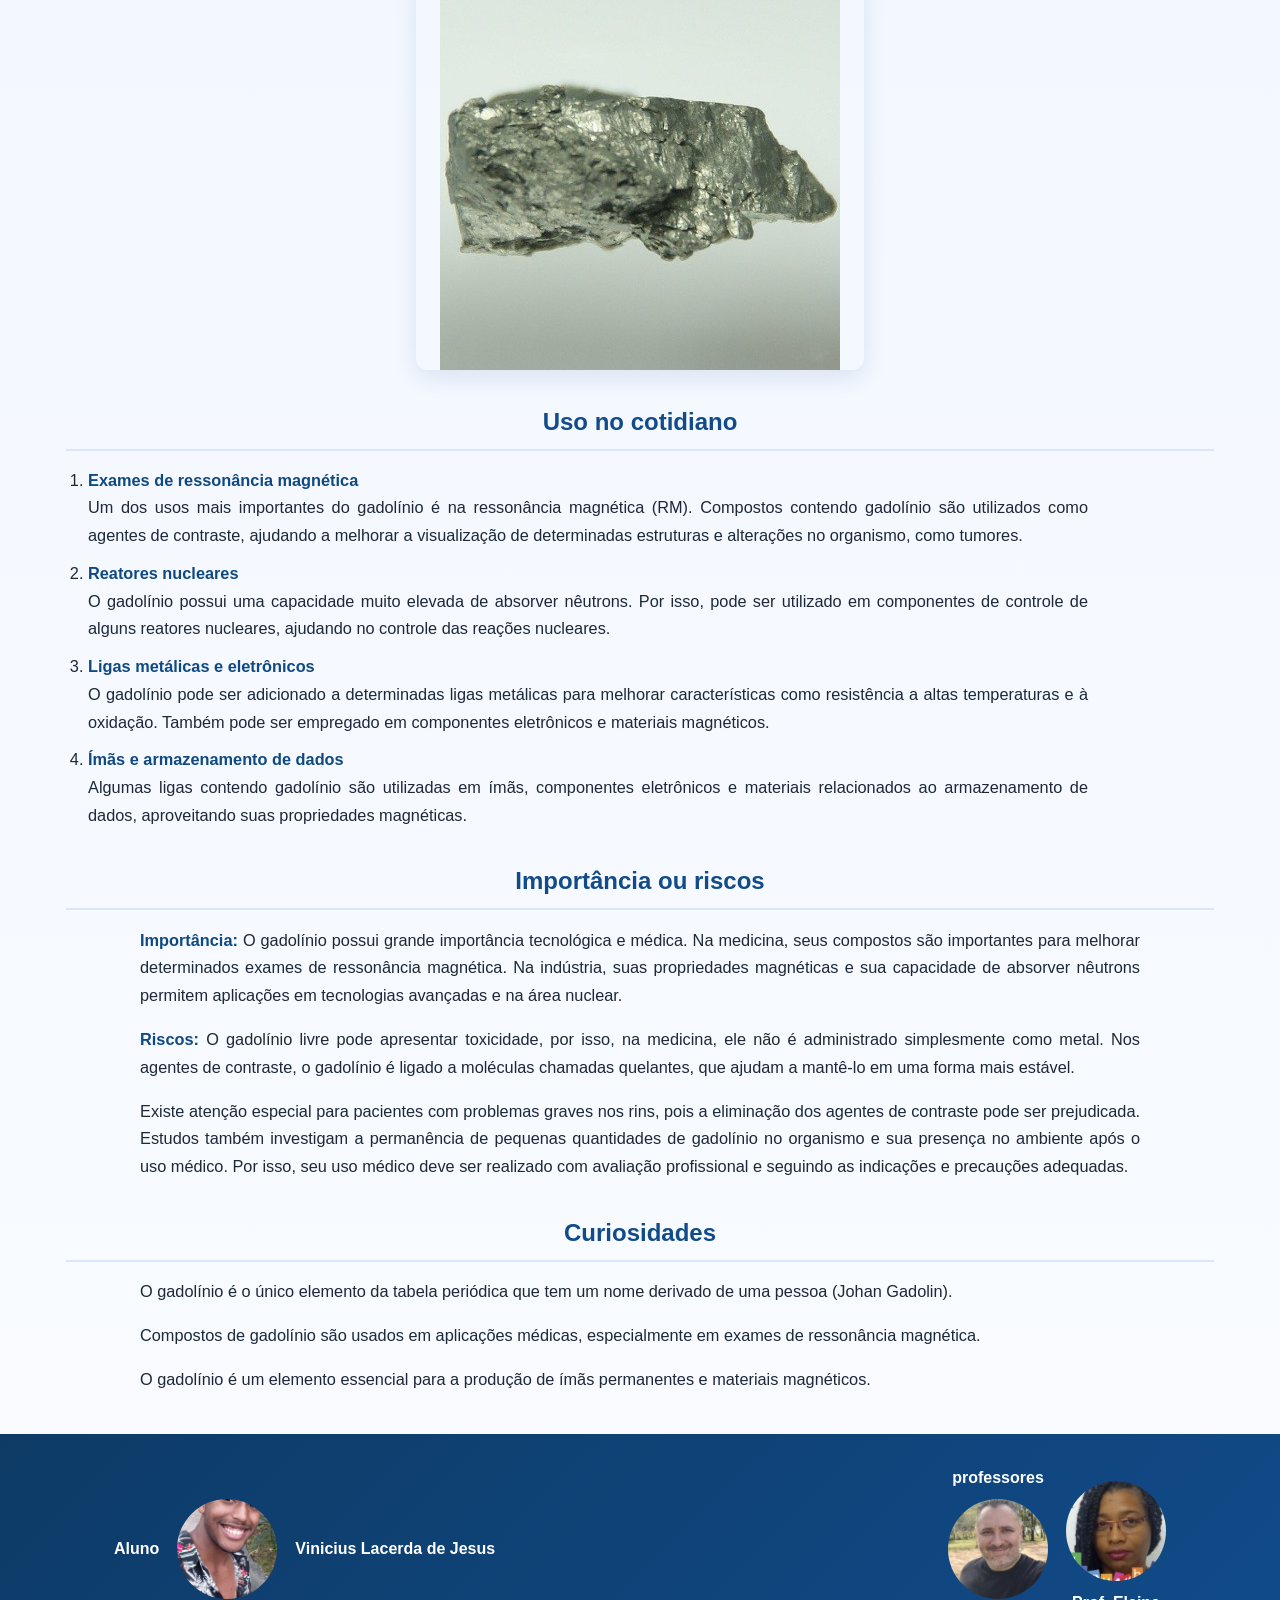
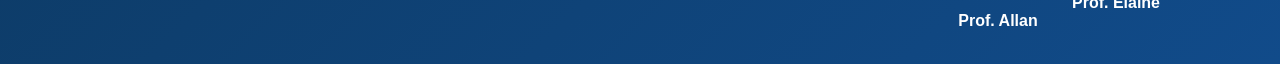
==== commit 1d7c0bce: "ainda" ====
--- a/index.html
+++ b/index.html
@@ -95,9 +95,11 @@
     
     <footer>
         <div class="footer-conteudo">
-            <label for="">Aluno</label>
-             <img src="img/eu.jpeg" alt="" class="img-footer">
-            <span>Vinicius Lacerda de Jesus</span>
+            <div class="footer-professores">
+                <label for="">Aluno</label>
+                <img src="img/eu.jpeg" alt="" class="img-footer">
+                <span>Vinicius Lacerda de Jesus</span>
+            </div>
             <div class="footer-professores">
                 <div>
                     <label for="">professores</label>
--- a/css/style.css
+++ b/css/style.css
@@ -215,8 +215,8 @@
     border-radius: 20px;
 }
 .footer-conteudo img {
-    width: 80px;
-    height: 80px;
+    width: 100px;
+    height: 100px;
     object-fit: cover;
     border-radius: 50%;
     display: block;
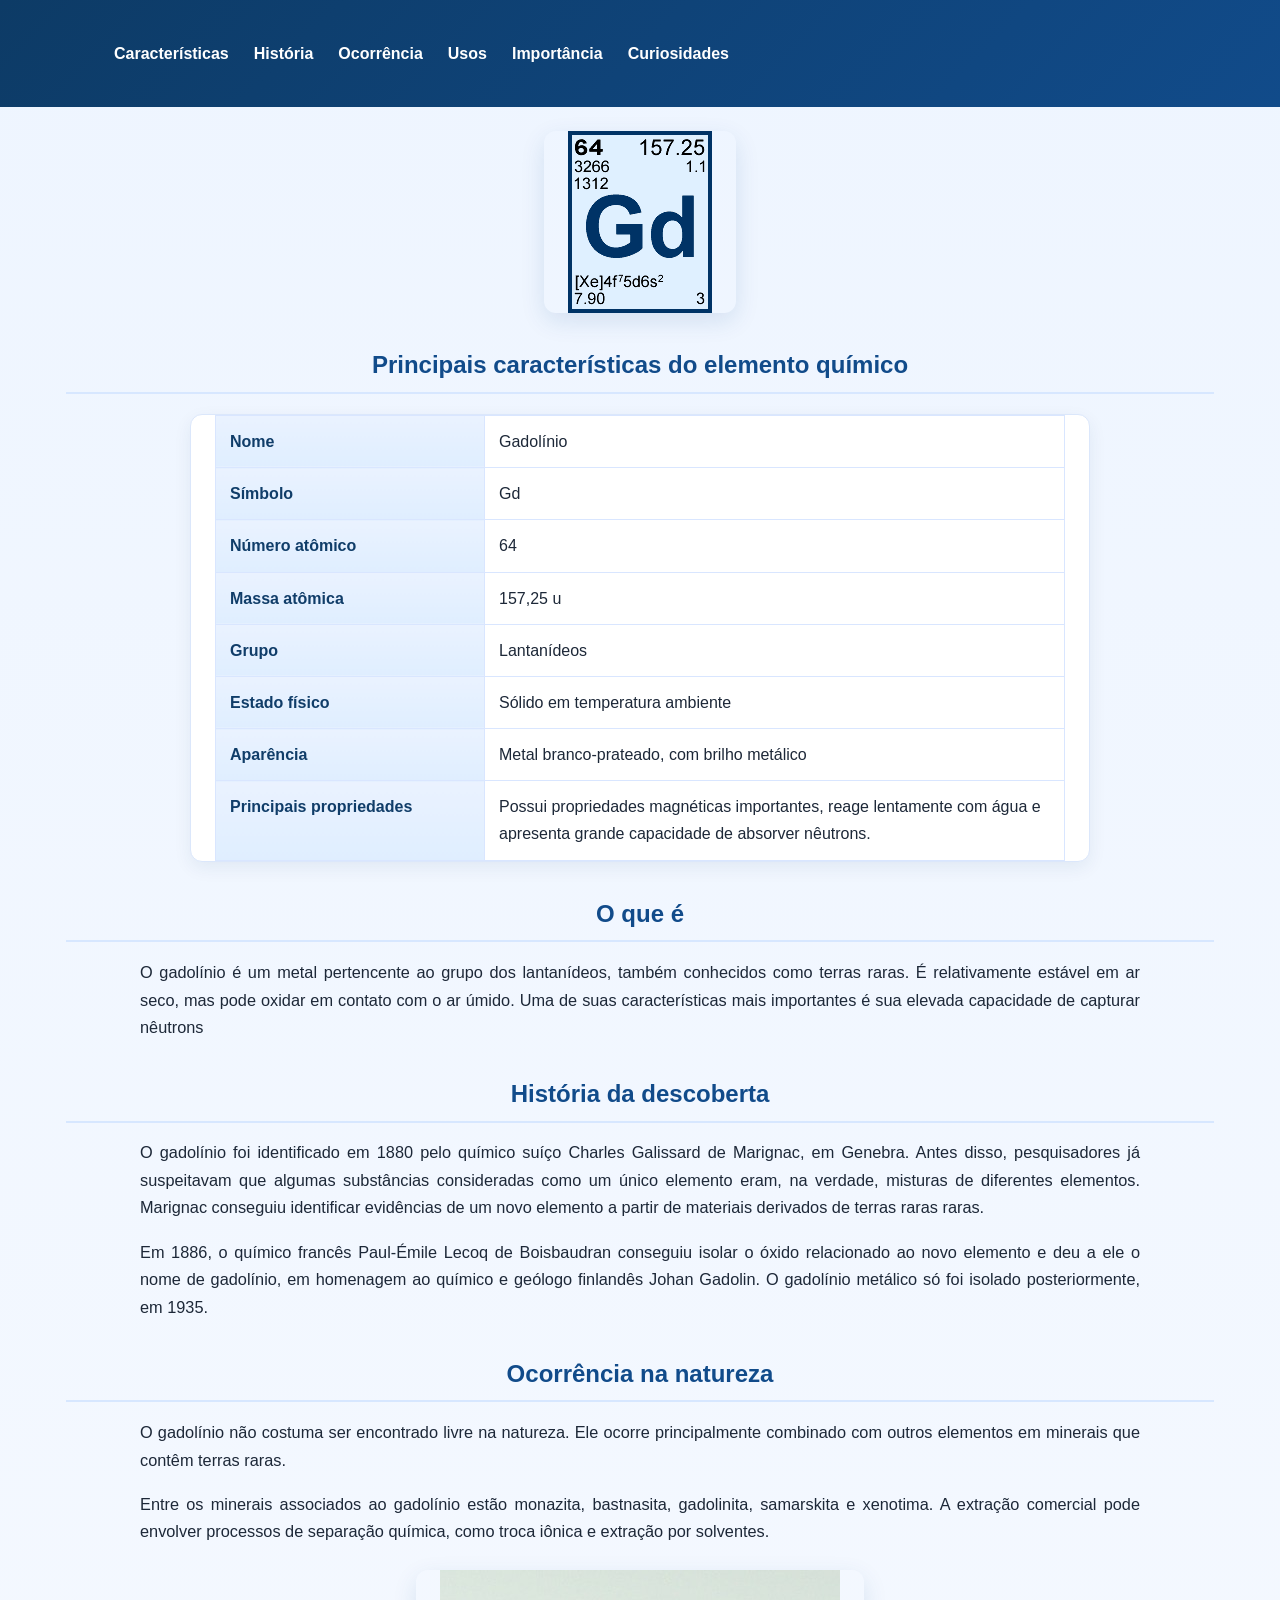
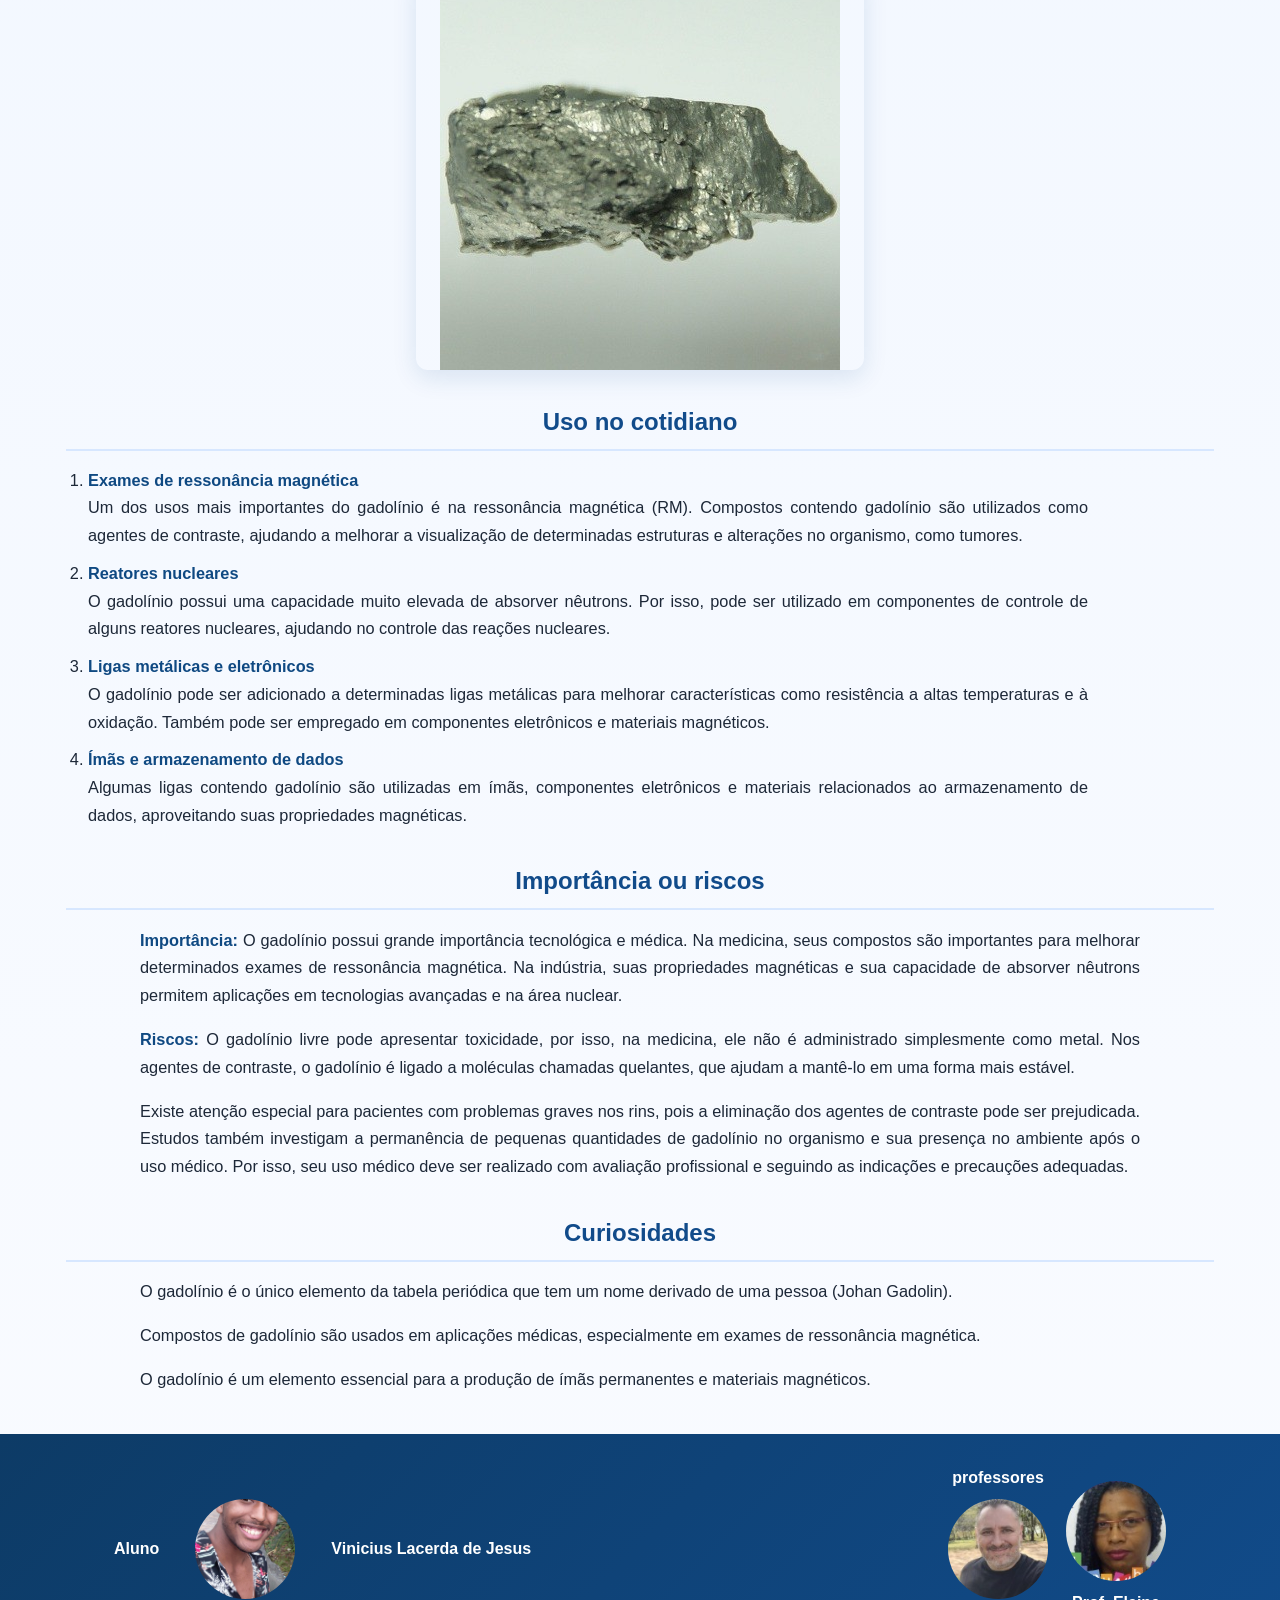
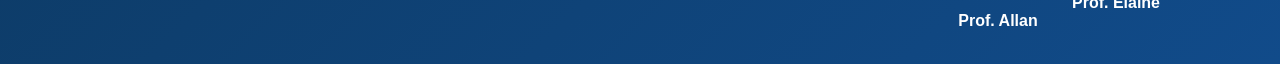
==== commit 53472423: "sim" ====
--- a/index.html
+++ b/index.html
@@ -97,7 +97,9 @@
         <div class="footer-conteudo">
             <div class="footer-professores">
                 <label for="">Aluno</label>
+                <br>                
                 <img src="img/eu.jpeg" alt="" class="img-footer">
+                <br>
                 <span>Vinicius Lacerda de Jesus</span>
             </div>
             <div class="footer-professores">
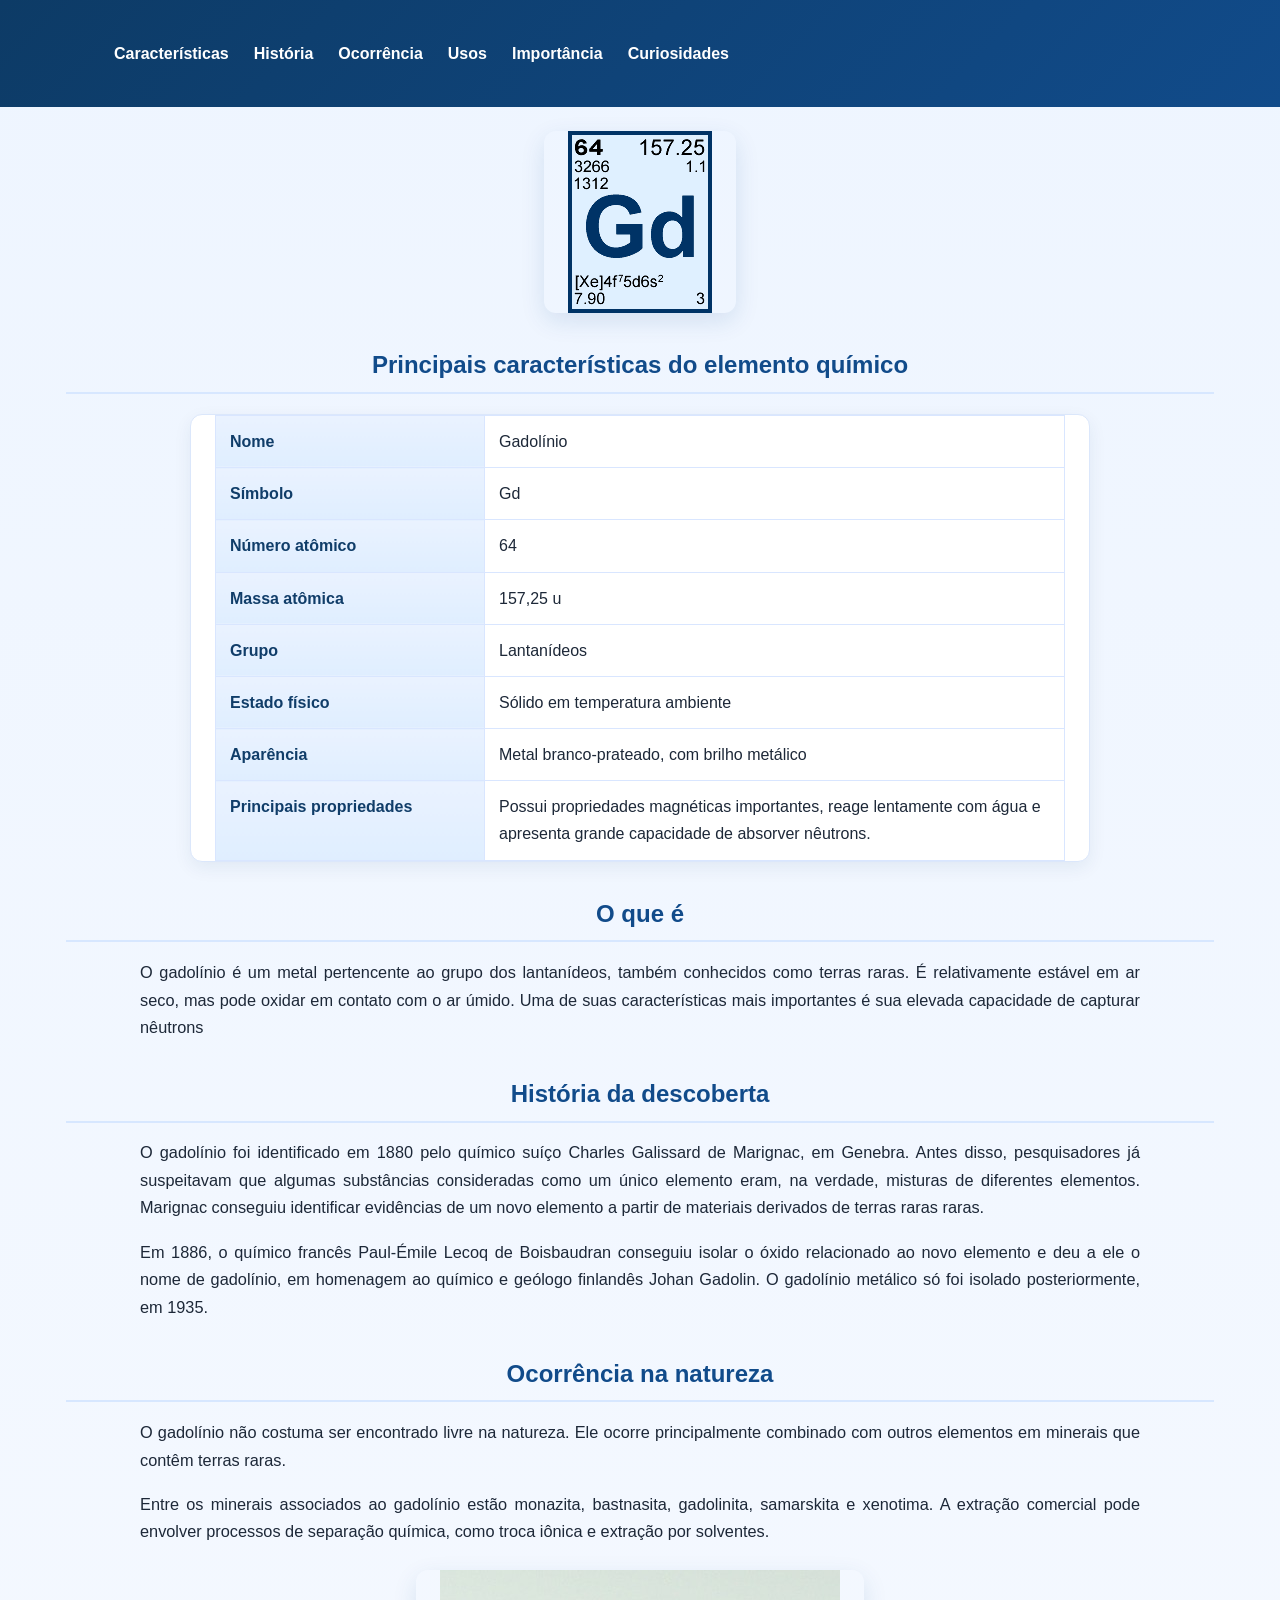
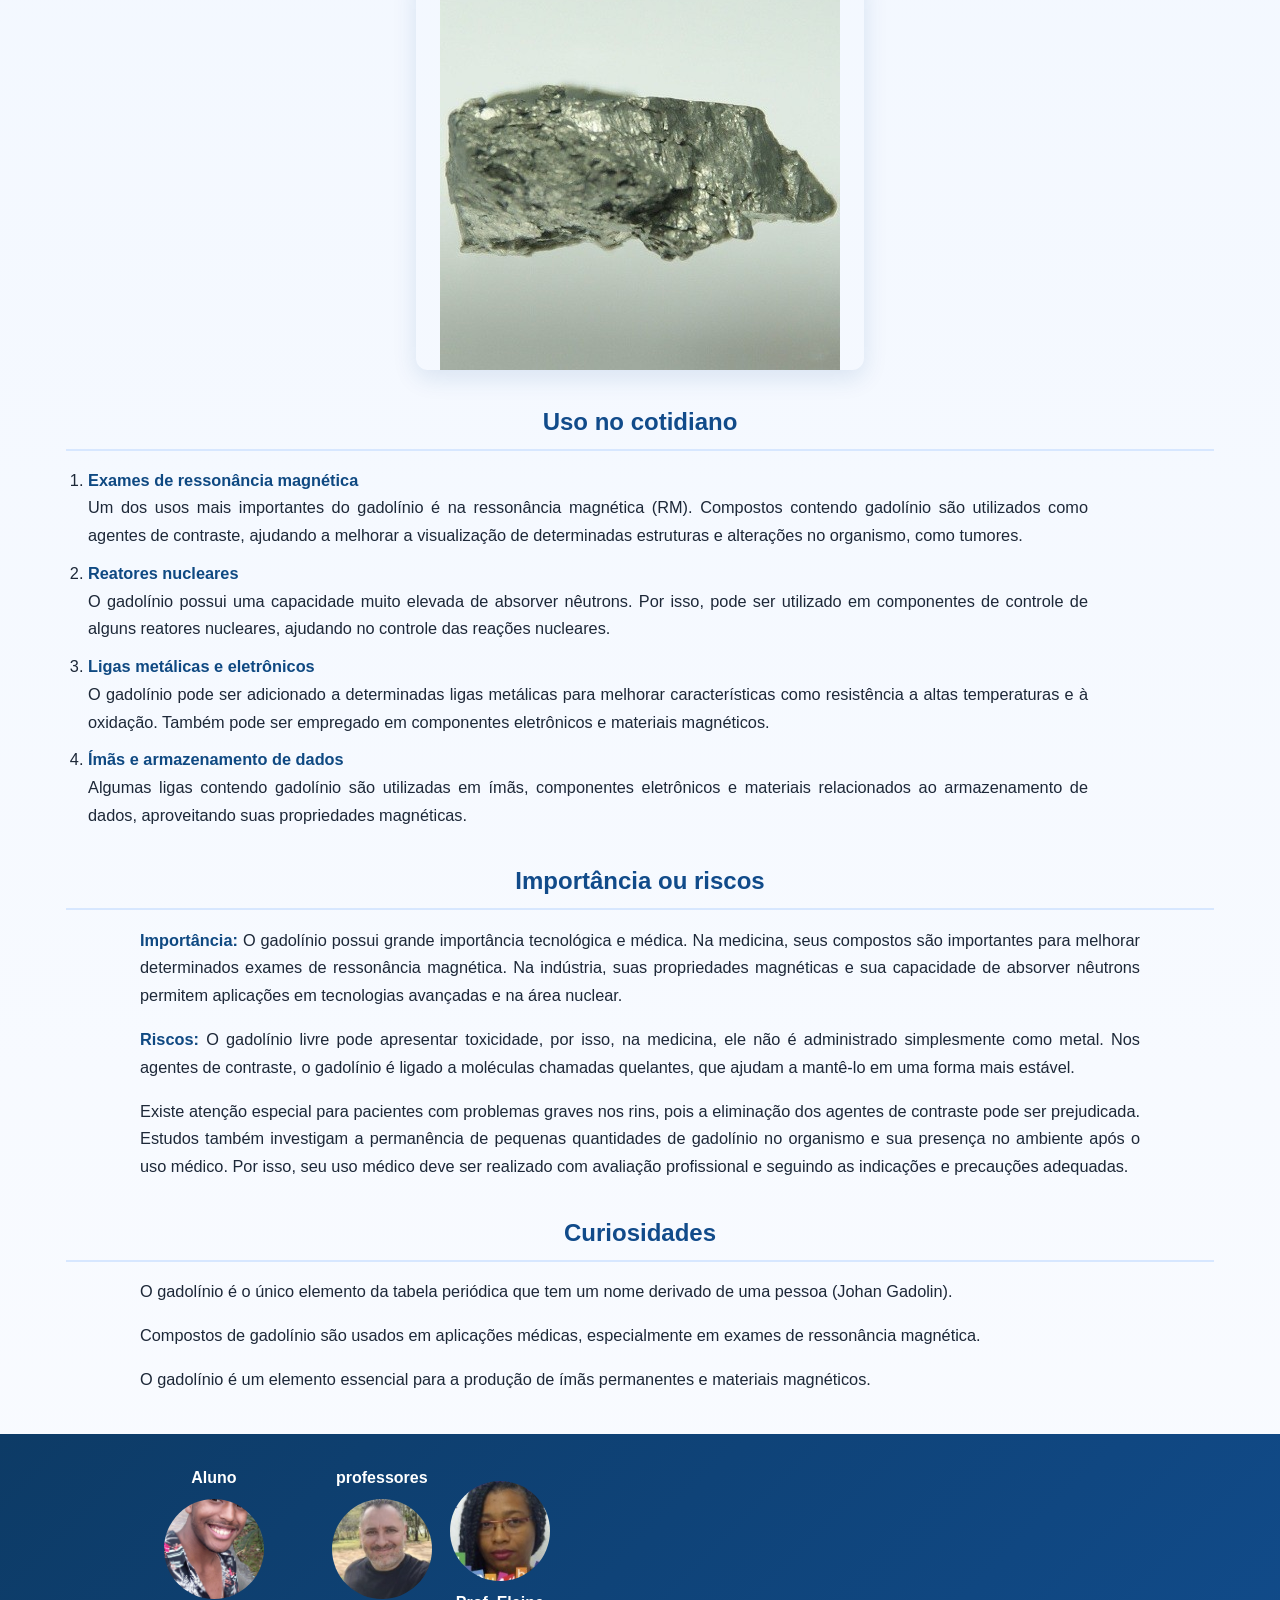
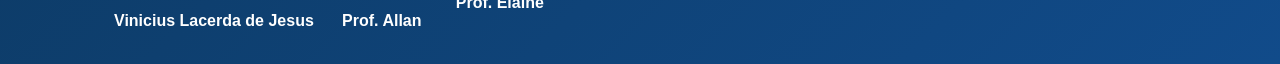
==== commit eef7153e: "agora vai" ====
--- a/index.html
+++ b/index.html
@@ -96,13 +96,11 @@
     <footer>
         <div class="footer-conteudo">
             <div class="footer-professores">
-                <label for="">Aluno</label>
-                <br>                
-                <img src="img/eu.jpeg" alt="" class="img-footer">
-                <br>
-                <span>Vinicius Lacerda de Jesus</span>
-            </div>
-            <div class="footer-professores">
+                <div>
+                    <label for="">Aluno</label>
+                    <img src="img/eu.jpeg" alt="" class="img-footer">
+                    <span>Vinicius Lacerda de Jesus</span>
+                </div>
                 <div>
                     <label for="">professores</label>
                     <img src="img/allan.jpeg" alt="" class="img-footer">
